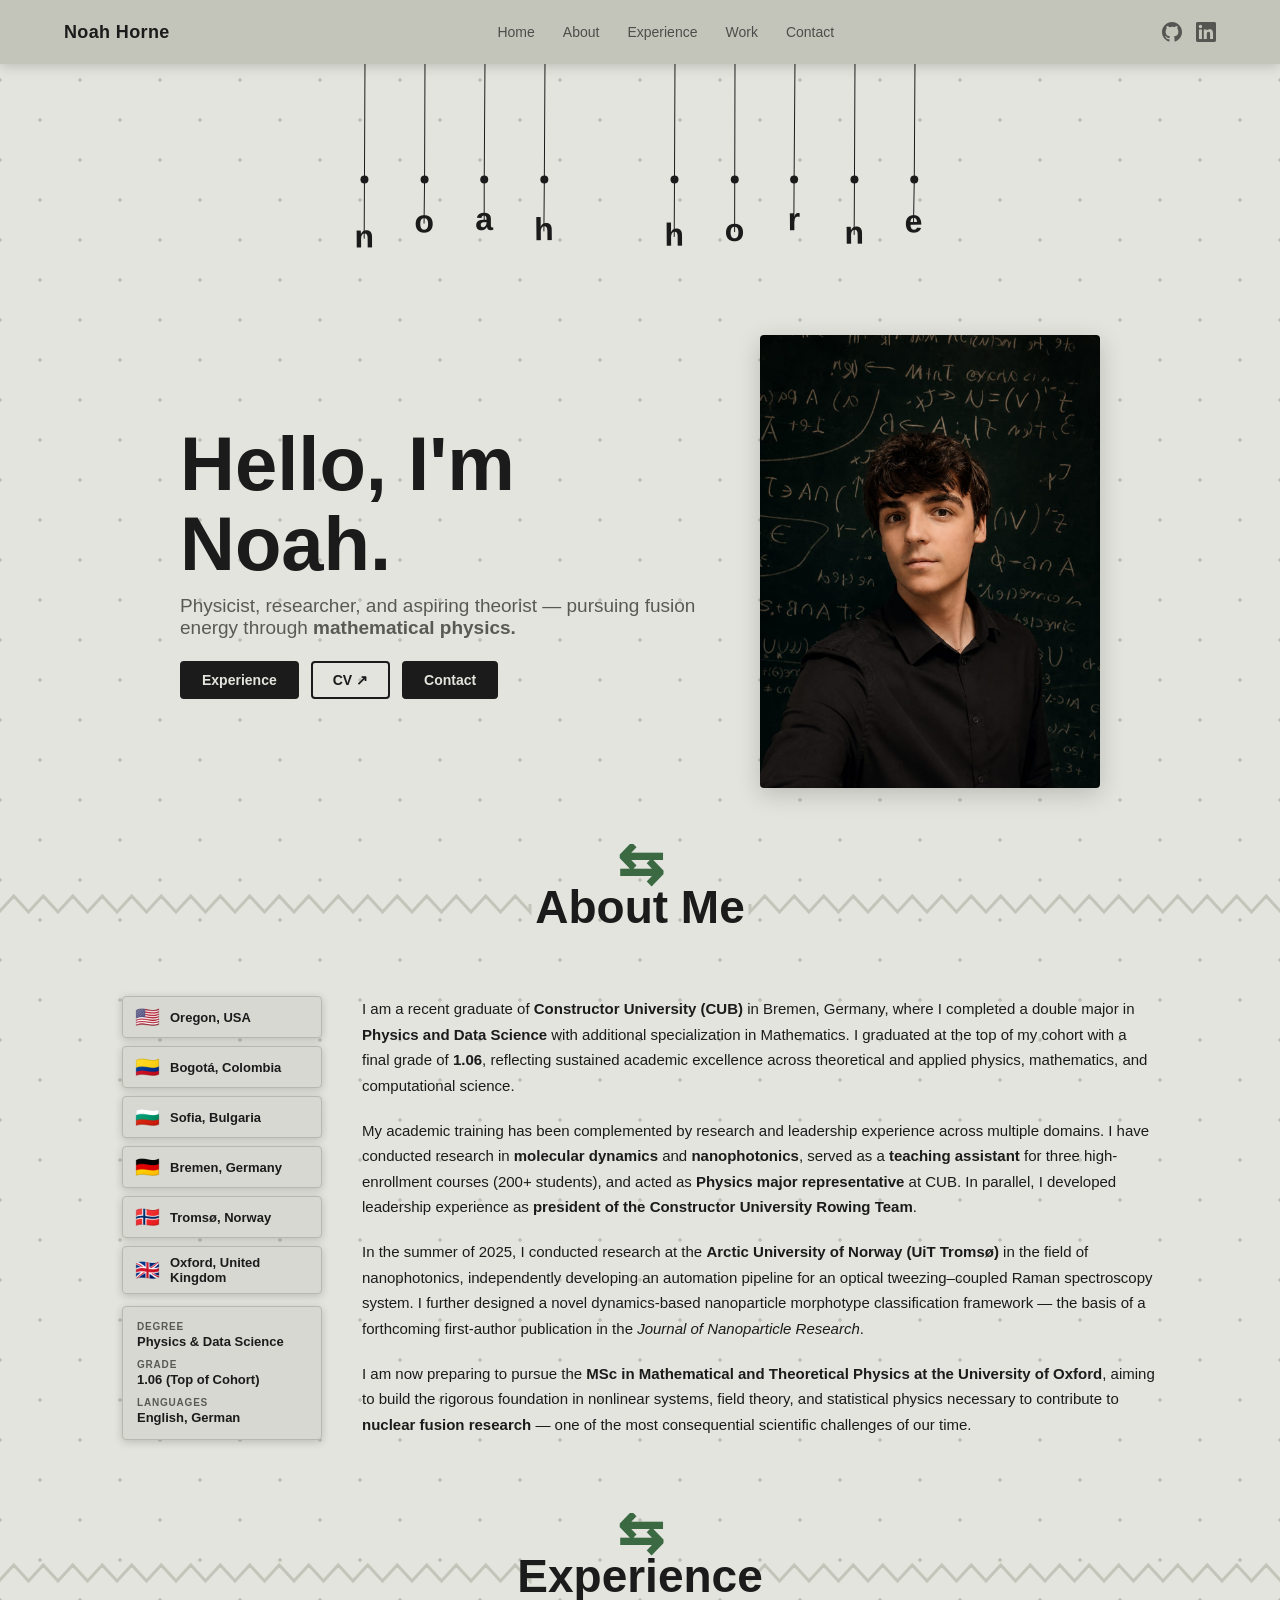
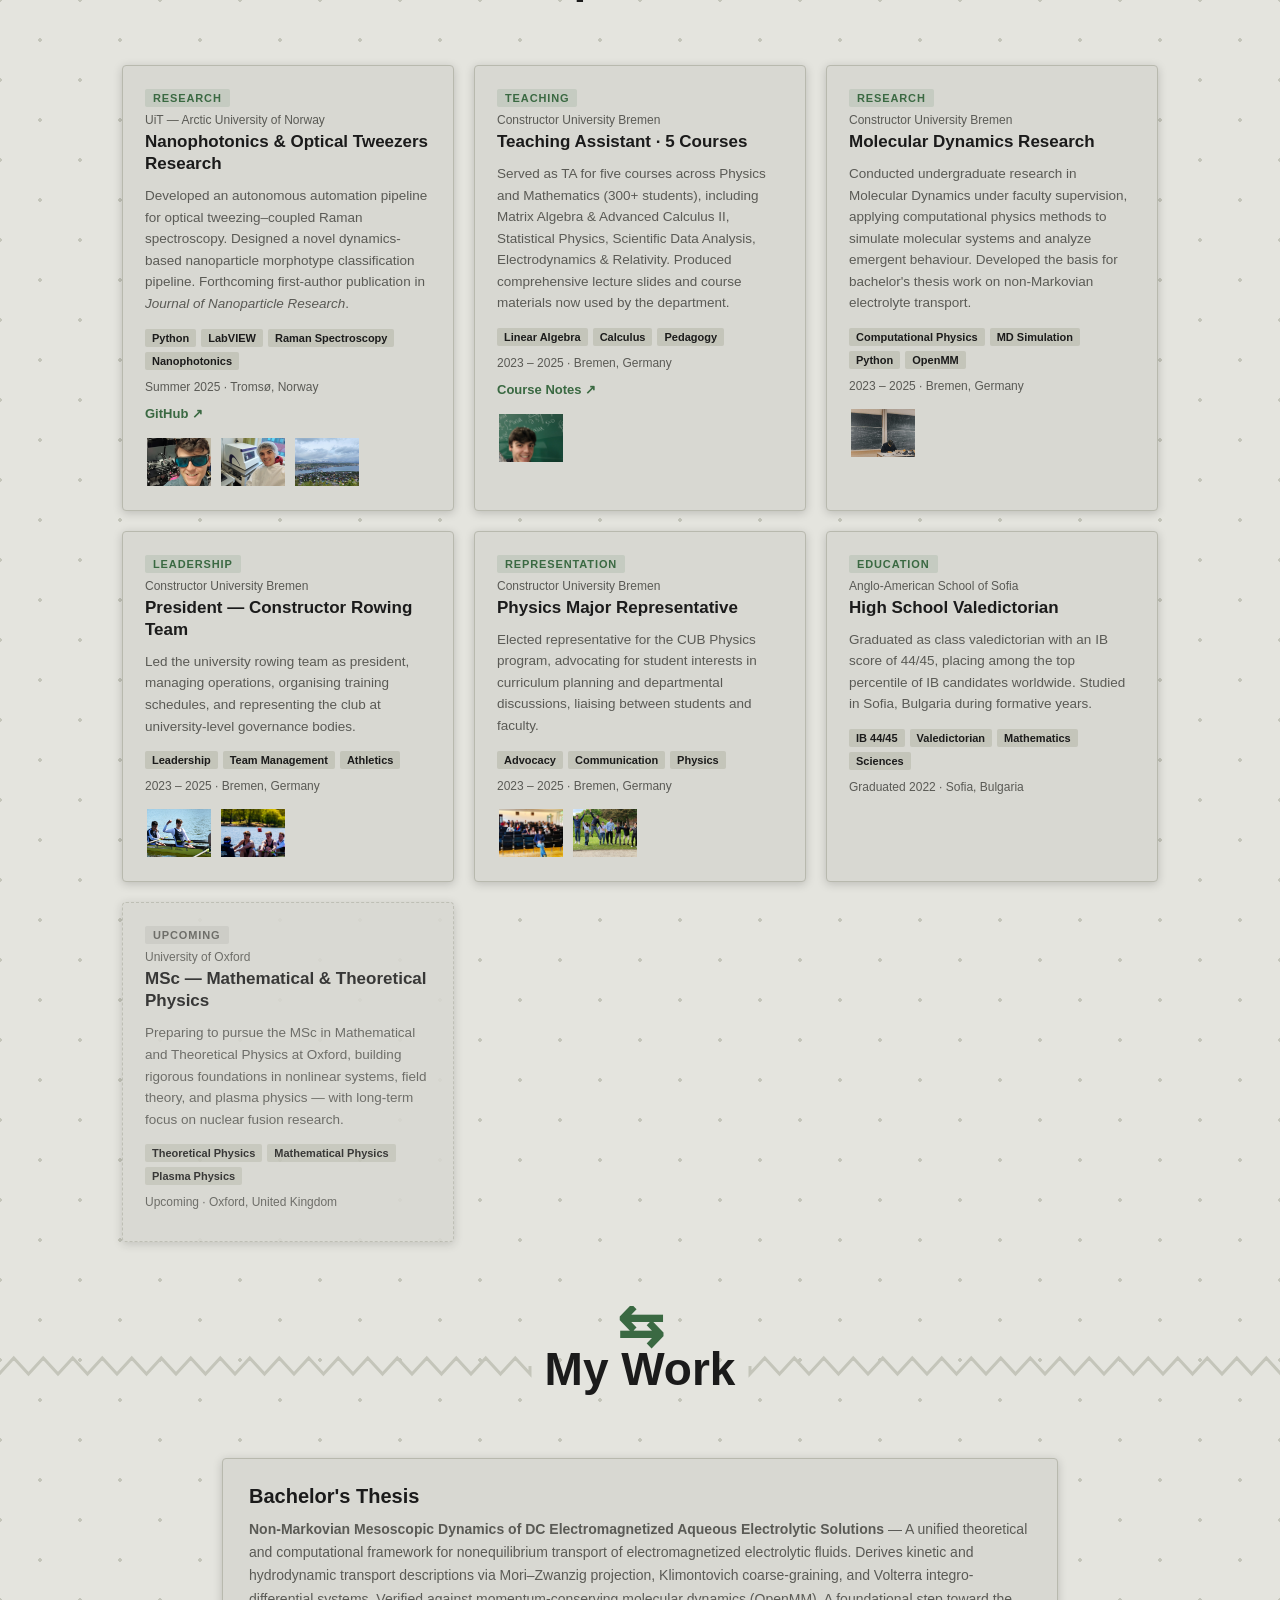
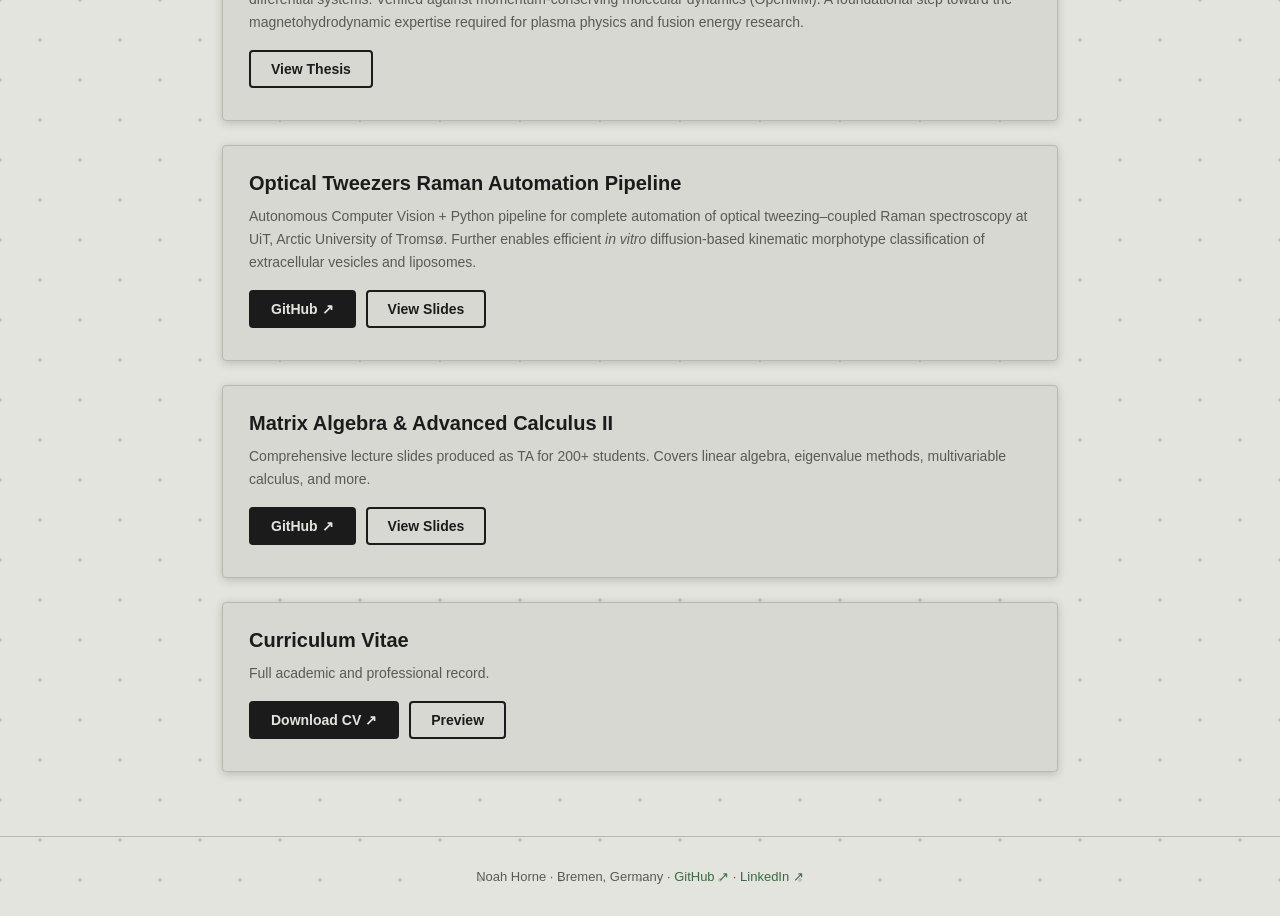
==== index.html @ 6a6ffb4a "Google Analytics tag" ====
<!DOCTYPE html>
<html lang="en">
<head> 
    <meta charset="UTF-8">
    <meta name="viewport" content="width=device-width, initial-scale=1.0" />
    <title>Noah Horne — Portfolio</title>
    <link rel="stylesheet" href="style.css" />
</head>
<!-- Google tag (gtag.js) -->
<script async src="https://www.googletagmanager.com/gtag/js?id=G-CR78ZZ0YES"></script>
<script>
  window.dataLayer = window.dataLayer || [];
  function gtag(){dataLayer.push(arguments);}
  gtag('js', new Date());

  gtag('config', 'G-CR78ZZ0YES');
</script>
<body>

  <header id="site-header">
    <nav>
      <span class="nav-name">Noah Horne</span>
      <div class="nav-links">
        <a href="#intro">Home</a>
        <a href="#about">About</a>
        <a href="#experience">Experience</a>
        <a href="#MyWork">Work</a>
        <a href="contact.html">Contact</a>
      </div>
      <div class="nav-social">
        <a href="https://github.com/nhorne7" target="_blank" class="nav-social-link" title="GitHub">
          <svg width="20" height="20" viewBox="0 0 24 24" fill="currentColor"><path d="M12 0C5.374 0 0 5.373 0 12c0 5.302 3.438 9.8 8.207 11.387.599.111.793-.261.793-.577v-2.234c-3.338.726-4.033-1.416-4.033-1.416-.546-1.387-1.333-1.756-1.333-1.756-1.089-.745.083-.729.083-.729 1.205.084 1.839 1.237 1.839 1.237 1.07 1.834 2.807 1.304 3.492.997.107-.775.418-1.305.762-1.604-2.665-.305-5.467-1.334-5.467-5.931 0-1.311.469-2.381 1.236-3.221-.124-.303-.535-1.524.117-3.176 0 0 1.008-.322 3.301 1.23A11.509 11.509 0 0112 5.803c1.02.005 2.047.138 3.006.404 2.291-1.552 3.297-1.23 3.297-1.23.653 1.653.242 2.874.118 3.176.77.84 1.235 1.911 1.235 3.221 0 4.609-2.807 5.624-5.479 5.921.43.372.823 1.102.823 2.222v3.293c0 .319.192.694.801.576C20.566 21.797 24 17.3 24 12c0-6.627-5.373-12-12-12z"/></svg>
        </a>
        <a href="https://www.linkedin.com/in/noah-horne" target="_blank" class="nav-social-link" title="LinkedIn">
          <svg width="20" height="20" viewBox="0 0 24 24" fill="currentColor"><path d="M20.447 20.452h-3.554v-5.569c0-1.328-.027-3.037-1.852-3.037-1.853 0-2.136 1.445-2.136 2.939v5.667H9.351V9h3.414v1.561h.046c.477-.9 1.637-1.85 3.37-1.85 3.601 0 4.267 2.37 4.267 5.455v6.286zM5.337 7.433a2.062 2.062 0 01-2.063-2.065 2.064 2.064 0 112.063 2.065zm1.782 13.019H3.555V9h3.564v11.452zM22.225 0H1.771C.792 0 0 .774 0 1.729v20.542C0 23.227.792 24 1.771 24h20.451C23.2 24 24 23.227 24 22.271V1.729C24 .774 23.2 0 22.222 0h.003z"/></svg>
        </a>
      </div>
    </nav>
  </header>

  <div id="main-container">

    <div id="pendulum-box">
      <canvas id="pendulums"></canvas>
    </div>

    <div id="intro">
      <canvas id="attractor-canvas"></canvas>
      <div class="content">
        <h1>Hello, I'm Noah.</h1>
        <p>Physicist, researcher, and aspiring theorist — pursuing fusion energy through <b>mathematical physics.</b></p>
        <div class="intro-links">
          <a href="#experience" class="pill-btn">Experience</a>
          <a href="/assets/PDFs/NoahHorneCV.pdf" target="_blank" class="pill-btn pill-outline">CV ↗</a>
          <a href="contact.html" class="pill-btn-2">Contact</a>
        </div>
      </div>
      <div id="intro-image">
        <img src="assets/images/noah-blackshirt-chalkboard.jpeg" alt="Portrait of Noah" />
      </div>
    </div>

  </div>

  <!-- ABOUT SECTION -->
  <div id="about">
    <div class="section-canvas-wrap">
      <canvas id="aboutSpringCanvas"></canvas>
    </div>
    <div class="about-body">
      <div class="about-flag-col">
        <div class="flag-card"><span class="flag-emoji">🇺🇸</span><span class="flag-label">Oregon, USA</span></div>
        <div class="flag-card"><span class="flag-emoji">🇨🇴</span><span class="flag-label">Bogotá, Colombia</span></div>
        <div class="flag-card"><span class="flag-emoji">🇧🇬</span><span class="flag-label">Sofia, Bulgaria</span></div>
        <div class="flag-card"><span class="flag-emoji">🇩🇪</span><span class="flag-label">Bremen, Germany</span></div>
        <div class="flag-card"><span class="flag-emoji">🇳🇴</span><span class="flag-label">Tromsø, Norway</span></div>
        <div class="flag-card"><span class="flag-emoji">🇬🇧</span><span class="flag-label">Oxford, United Kingdom</span></div>

        <div class="quick-facts">
          <div class="fact"><span class="fact-label">Degree</span><span class="fact-val">Physics &amp; Data Science</span></div>
          <div class="fact"><span class="fact-label">Grade</span><span class="fact-val">1.06 (Top of Cohort)</span></div>
          <div class="fact"><span class="fact-label">Languages</span><span class="fact-val">English, German</span></div>
        </div>
      </div>
      <div class="about-text-col">
        <p>I am a recent graduate of <b>Constructor University (CUB)</b> in Bremen, Germany, where I completed a double major in <b>Physics and Data Science</b> with additional specialization in Mathematics. I graduated at the top of my cohort with a final grade of <b>1.06</b>, reflecting sustained academic excellence across theoretical and applied physics, mathematics, and computational science.</p>

        <p>My academic training has been complemented by research and leadership experience across multiple domains. I have conducted research in <b>molecular dynamics</b> and <b>nanophotonics</b>, served as a <b>teaching assistant</b> for three high-enrollment courses (200+ students), and acted as <b>Physics major representative</b> at CUB. In parallel, I developed leadership experience as <b>president of the Constructor University Rowing Team</b>.</p>

        <p>In the summer of 2025, I conducted research at the <b>Arctic University of Norway (UiT Tromsø)</b> in the field of nanophotonics, independently developing an automation pipeline for an optical tweezing–coupled Raman spectroscopy system. I further designed a novel dynamics-based nanoparticle morphotype classification framework — the basis of a forthcoming first-author publication in the <i>Journal of Nanoparticle Research</i>.</p>

        <p>I am now preparing to pursue the <b>MSc in Mathematical and Theoretical Physics at the University of Oxford</b>, aiming to build the rigorous foundation in nonlinear systems, field theory, and statistical physics necessary to contribute to <b>nuclear fusion research</b> — one of the most consequential scientific challenges of our time.</p>
      </div>
    </div>
  </div>

  <!-- EXPERIENCE SECTION -->
  <div id="experience">
    <div class="section-canvas-wrap">
      <canvas id="expSpringCanvas"></canvas>
    </div>

    <div class="experience-grid">

      <!-- CARD 0: Optical Tweezers -->
      <div class="exp-card" data-index="0">
        <div class="exp-card-inner">
          <div class="exp-tag">Research</div>
          <div class="exp-where">UiT — Arctic University of Norway</div>
          <h3 class="exp-title">Nanophotonics &amp; Optical Tweezers Research</h3>
          <p class="exp-desc">Developed an autonomous automation pipeline for optical tweezing–coupled Raman spectroscopy. Designed a novel dynamics-based nanoparticle morphotype classification pipeline. Forthcoming first-author publication in <em>Journal of Nanoparticle Research</em>.</p>
          <div class="exp-tags"><span>Python</span><span>LabVIEW</span><span>Raman Spectroscopy</span><span>Nanophotonics</span></div>
          <div class="exp-date">Summer 2025 · Tromsø, Norway</div>
          <a href="https://github.com/nhorne7/Optical-Tweezers-VI" target="_blank" class="exp-link">GitHub ↗</a>
          <div class="exp-gallery" data-images='["assets/images/noah-laser-lab.jpeg","assets/images/noah-lab-cleanroom.jpeg","assets/images/tromsoe-city.jpeg"]'></div>
        </div>
      </div>

      <!-- CARD 1: Teaching -->
      <div class="exp-card" data-index="1">
        <div class="exp-card-inner">
          <div class="exp-tag">Teaching</div>
          <div class="exp-where">Constructor University Bremen</div>
          <h3 class="exp-title">Teaching Assistant · 5 Courses</h3>
          <p class="exp-desc">Served as TA for five courses across Physics and Mathematics (300+ students), including Matrix Algebra &amp; Advanced Calculus II, Statistical Physics, Scientific Data Analysis, Electrodynamics & Relativity. Produced comprehensive lecture slides and course materials now used by the department.</p>
          <div class="exp-tags"><span>Linear Algebra</span><span>Calculus</span><span>Pedagogy</span></div>
          <div class="exp-date">2023 – 2025 · Bremen, Germany</div>
          <a href="https://github.com/nhorne7/Matrix-Algebra-TA-Notes" target="_blank" class="exp-link">Course Notes ↗</a>
          <div class="exp-gallery" data-images='["assets/images/noah-chalkboard-selfie.jpeg"]'></div>
        </div>
      </div>

      <!-- CARD 2: Molecular Dynamics -->
      <div class="exp-card" data-index="2">
        <div class="exp-card-inner">
          <div class="exp-tag">Research</div>
          <div class="exp-where">Constructor University Bremen</div>
          <h3 class="exp-title">Molecular Dynamics Research</h3>
          <p class="exp-desc">Conducted undergraduate research in Molecular Dynamics under faculty supervision, applying computational physics methods to simulate molecular systems and analyze emergent behaviour. Developed the basis for bachelor's thesis work on non-Markovian electrolyte transport.</p>
          <div class="exp-tags"><span>Computational Physics</span><span>MD Simulation</span><span>Python</span><span>OpenMM</span></div>
          <div class="exp-date">2023 – 2025 · Bremen, Germany</div>
          <div class="exp-gallery" data-images='["assets/images/noah-studying.jpeg"]'></div>
        </div>
      </div>

      <!-- CARD 3: Rowing -->
      <div class="exp-card" data-index="3">
        <div class="exp-card-inner">
          <div class="exp-tag">Leadership</div>
          <div class="exp-where">Constructor University Bremen</div>
          <h3 class="exp-title">President — Constructor Rowing Team</h3>
          <p class="exp-desc">Led the university rowing team as president, managing operations, organising training schedules, and representing the club at university-level governance bodies.</p>
          <div class="exp-tags"><span>Leadership</span><span>Team Management</span><span>Athletics</span></div>
          <div class="exp-date">2023 – 2025 · Bremen, Germany</div>
          <div class="exp-gallery" data-images='["assets/images/noah-rowing-celebrate.jpeg","assets/images/noah-rowing-team.jpeg"]'></div>
        </div>
      </div>

      <!-- CARD 4: Physics Rep -->
      <div class="exp-card" data-index="4">
        <div class="exp-card-inner">
          <div class="exp-tag">Representation</div>
          <div class="exp-where">Constructor University Bremen</div>
          <h3 class="exp-title">Physics Major Representative</h3>
          <p class="exp-desc">Elected representative for the CUB Physics program, advocating for student interests in curriculum planning and departmental discussions, liaising between students and faculty.</p>
          <div class="exp-tags"><span>Advocacy</span><span>Communication</span><span>Physics</span></div>
          <div class="exp-date">2023 – 2025 · Bremen, Germany</div>
          <div class="exp-gallery" data-images='["assets/images/noah-lecture-hall.jpeg","assets/images/noah-group-jump.jpeg"]'></div>
        </div>
      </div>

      <!-- CARD 5: IB Valedictorian -->
      <div class="exp-card" data-index="5">
        <div class="exp-card-inner">
          <div class="exp-tag">Education</div>
          <div class="exp-where">Anglo-American School of Sofia</div>
          <h3 class="exp-title">High School Valedictorian</h3>
          <p class="exp-desc">Graduated as class valedictorian with an IB score of 44/45, placing among the top percentile of IB candidates worldwide. Studied in Sofia, Bulgaria during formative years.</p>
          <div class="exp-tags"><span>IB 44/45</span><span>Valedictorian</span><span>Mathematics</span><span>Sciences</span></div>
          <div class="exp-date">Graduated 2022 · Sofia, Bulgaria</div>
        </div>
      </div>

      <!-- CARD 6: Oxford -->
      <div class="exp-card exp-card--future" data-index="6">
        <div class="exp-card-inner">
          <div class="exp-tag exp-tag--future">Upcoming</div>
          <div class="exp-where">University of Oxford</div>
          <h3 class="exp-title">MSc — Mathematical &amp; Theoretical Physics</h3>
          <p class="exp-desc">Preparing to pursue the MSc in Mathematical and Theoretical Physics at Oxford, building rigorous foundations in nonlinear systems, field theory, and plasma physics — with long-term focus on nuclear fusion research.</p>
          <div class="exp-tags"><span>Theoretical Physics</span><span>Mathematical Physics</span><span>Plasma Physics</span></div>
          <div class="exp-date">Upcoming · Oxford, United Kingdom</div>
        </div>
      </div>

    </div>
  </div>

  <!-- MY WORK SECTION -->
  <div id="MyWork">
    <div class="section-canvas-wrap">
      <canvas id="workSpringCanvas"></canvas>
    </div>

    <div class="work-grid">

      <div class="work-item">
        <h2><a href="#" onclick="return false;">Bachelor's Thesis</a></h2>
        <p><b>Non-Markovian Mesoscopic Dynamics of DC Electromagnetized Aqueous Electrolytic Solutions</b> — A unified theoretical and computational framework for nonequilibrium transport of electromagnetized electrolytic fluids. Derives kinetic and hydrodynamic transport descriptions via Mori–Zwanzig projection, Klimontovich coarse-graining, and Volterra integro-differential systems. Verified against momentum-conserving molecular dynamics (OpenMM). A foundational step toward the magnetohydrodynamic expertise required for plasma physics and fusion energy research.</p>
        <div class="work-actions">
          <button class="pill-btn pill-outline toggle-iframe" data-target="iframe-thesis">View Thesis</button>
        </div>
        <div class="iframe-wrap" id="iframe-thesis" style="display:none">
          <iframe src="/assets/PDFs/NoahHorneThesis.pdf" frameborder="0"></iframe>
        </div>
      </div>

      <div class="work-item">
        <h2><a href="https://github.com/nhorne7/Optical-Tweezers-VI" target="_blank">Optical Tweezers Raman Automation Pipeline</a></h2>
        <p>Autonomous Computer Vision + Python pipeline for complete automation of optical tweezing–coupled Raman spectroscopy at UiT, Arctic University of Tromsø. Further enables efficient <em>in vitro</em> diffusion-based kinematic morphotype classification of extracellular vesicles and liposomes.</p>
        <div class="work-actions">
          <a href="https://github.com/nhorne7/Optical-Tweezers-VI" target="_blank" class="pill-btn">GitHub ↗</a>
          <button class="pill-btn pill-outline toggle-iframe" data-target="iframe-raman">View Slides</button>
        </div>
        <div class="iframe-wrap" id="iframe-raman" style="display:none">
          <iframe src="/assets/PDFs/AutomationUpdateSlides.pdf" frameborder="0"></iframe>
        </div>
      </div>

      <div class="work-item">
        <h2><a href="https://github.com/nhorne7/Matrix-Algebra-TA-Notes" target="_blank">Matrix Algebra &amp; Advanced Calculus II</a></h2>
        <p>Comprehensive lecture slides produced as TA for 200+ students. Covers linear algebra, eigenvalue methods, multivariable calculus, and more.</p>
        <div class="work-actions">
          <a href="https://github.com/nhorne7/Matrix-Algebra-TA-Notes" target="_blank" class="pill-btn">GitHub ↗</a>
          <button class="pill-btn pill-outline toggle-iframe" data-target="iframe-maac">View Slides</button>
        </div>
        <div class="iframe-wrap" id="iframe-maac" style="display:none">
          <iframe src="/assets/PDFs/MAACIISlides.pdf" frameborder="0"></iframe>
        </div>
      </div>

      <div class="work-item work-item--cv">
        <h2>Curriculum Vitae</h2>
        <p>Full academic and professional record.</p>
        <div class="work-actions">
          <a href="/assets/PDFs/NoahHorneCV.pdf" target="_blank" class="pill-btn">Download CV ↗</a>
          <button class="pill-btn pill-outline toggle-iframe" data-target="iframe-cv">Preview</button>
        </div>
        <div class="iframe-wrap" id="iframe-cv" style="display:none">
          <iframe src="/assets/PDFs/NoahHorneCV.pdf" frameborder="0"></iframe>
        </div>
      </div>

    </div>
  </div>

  <footer>
    <p>Noah Horne · Bremen, Germany · <a href="https://github.com/nhorne7" target="_blank">GitHub ↗</a> · <a href="https://www.linkedin.com/in/noah-horne" target="_blank">LinkedIn ↗</a></p>
  </footer>

  <!-- LIGHTBOX -->
  <div id="lightbox" class="lightbox" style="display:none">
    <div class="lightbox-backdrop"></div>
    <div class="lightbox-content">
      <button class="lb-close">✕</button>
      <button class="lb-prev">‹</button>
      <img class="lb-img" src="" alt="" />
      <button class="lb-next">›</button>
      <div class="lb-dots"></div>
    </div>
  </div>

  <script src="main.js"></script>
</body>
</html>
---- style.css ----
/* =============================================
   RESET & BASE
   ============================================= */
*, *::before, *::after {
  margin: 0;
  padding: 0;
  box-sizing: border-box;
}

:root {
  --bg:       #E4E4DE;
  --bg-dot:   #C4C5BA;
  --surface:  #D8D8D2;
  --border:   #B8B9AE;
  --text:     #1B1B1B;
  --muted:    #5a5a55;
  --green:    rgb(58, 105, 66);
  --green-lt: rgba(58,105,66,0.12);
  --shadow:   rgba(0,0,0,0.18);
  --header-h: 64px;
  --radius:   4px;
}

html { scroll-behavior: smooth; }

html, body {
  width: 100%;
  min-height: 100%;
  overflow-x: hidden;
  background-color: var(--bg);
  background-image:
    radial-gradient(var(--bg-dot) 2px, transparent 2px),
    radial-gradient(var(--bg-dot) 2px, var(--bg) 2px);
  background-size: 80px 80px;
  background-position: 0 0, 40px 40px;
  font-family: Helvetica, Arial, sans-serif;
  color: var(--text);
}

/* =============================================
   HEADER / NAV
   ============================================= */
#site-header {
  height: var(--header-h);
  background: var(--bg-dot);
  position: fixed;
  top: 0; left: 0;
  width: 100%;
  z-index: 100;
  box-shadow: 0 2px 12px var(--shadow);
}

#site-header nav {
  max-width: 1200px;
  margin: 0 auto;
  height: 100%;
  display: flex;
  align-items: center;
  justify-content: space-between;
  padding: 0 24px;
  gap: 16px;
}

.nav-name {
  font-size: 18px;
  font-weight: 700;
  letter-spacing: 0.02em;
  flex-shrink: 0;
}

.nav-links {
  display: flex;
  gap: 28px;
}

.nav-links a {
  text-decoration: none;
  color: var(--text);
  font-size: 14px;
  font-weight: 500;
  opacity: 0.7;
  transition: opacity 0.2s;
}

.nav-links a:hover { opacity: 1; }

.nav-social {
  display: flex;
  gap: 14px;
  align-items: center;
  flex-shrink: 0;
}

.nav-social-link {
  color: var(--text);
  opacity: 0.65;
  transition: opacity 0.2s, transform 0.15s;
  display: flex;
  align-items: center;
}

.nav-social-link:hover { opacity: 1; transform: translateY(-1px); }

/* =============================================
   PENDULUM / HERO
   ============================================= */
#main-container {
  padding-top: var(--header-h);
}

/* #intro is the attractor host — needs relative positioning */
#intro {
  position: relative;
}

/* Rucklidge attractor — fills #intro behind text and photo */
#attractor-canvas {
  position: absolute;
  top: 0;
  left: 0;
  width: 100%;
  height: 100%;
  pointer-events: none;
  z-index: 0;
  display: block;
}

/* Lift pendulum box above attractor (precaution) */
#pendulum-box {
  position: relative;
  z-index: 1;
}

/* Lift intro content above the canvas */
#intro .content,
#intro-image {
  position: relative;
  z-index: 1;
}

#pendulum-box {
  width: 100%;
  background: transparent;
  /* Pull canvas upward so letters hang behind the header */
  margin-top: -40px;
}

#pendulums {
  display: block;
  width: 100%;
  height: 295px;
}

/* =============================================
   INTRO
   ============================================= */
@keyframes fadeSlideRight {
  from { opacity: 0; transform: translateX(-40px); }
  to   { opacity: 1; transform: translateX(0); }
}
@keyframes fadeSlideLeft {
  from { opacity: 0; transform: translateX(40px); }
  to   { opacity: 1; transform: translateX(0); }
}
@keyframes fadeUp {
  from { opacity: 0; transform: translateY(16px); }
  to   { opacity: 1; transform: translateY(0); }
}

#intro {
  display: flex;
  flex-direction: row;
  align-items: center;
  justify-content: center;
  gap: 60px;
  padding: 16px 40px 56px;
  max-width: 1000px;
  margin: 0 auto;
}

#intro .content h1 {
  font-size: clamp(44px, 6vw, 76px);
  line-height: 1.05;
  opacity: 0;
  animation: fadeSlideRight 1.4s ease forwards 0.4s;
}

#intro .content p {
  font-size: clamp(15px, 2vw, 19px);
  color: var(--muted);
  margin-top: 12px;
  opacity: 0;
  animation: fadeSlideRight 1.4s ease forwards 1.6s;
}

.intro-links {
  display: flex;
  gap: 12px;
  margin-top: 22px;
  flex-wrap: wrap;
  opacity: 0;
  animation: fadeUp 1s ease forwards 2.6s;
}

#intro-image {
  flex-shrink: 0;
  opacity: 0;
  animation: fadeSlideLeft 1.4s ease forwards 0.8s;
}

#intro-image img {
  width: clamp(200px, 28vw, 340px);
  height: auto;
  border-radius: var(--radius);
  box-shadow: 0 6px 24px var(--shadow);
  display: block;
  object-fit: cover;
  aspect-ratio: 3/4;
}

/* =============================================
   PILL BUTTONS
   ============================================= */
.pill-btn {
  display: inline-block;
  padding: 9px 20px;
  border-radius: var(--radius);
  font-size: 14px;
  font-weight: 600;
  background: var(--text);
  color: var(--bg);
  text-decoration: none;
  border: 2px solid var(--text);
  cursor: pointer;
  transition: background 0.2s, color 0.2s, transform 0.15s;
  font-family: inherit;
}

.pill-btn:hover {
  background: var(--green);
  border-color: var(--green);
  transform: translateY(-2px);
}

.pill-btn-2 {
  display: inline-block;
  padding: 9px 20px;
  border-radius: var(--radius);
  font-size: 14px;
  font-weight: 600;
  background: var(--text);
  color: var(--bg);
  text-decoration: none;
  border: 2px solid var(--text);
  cursor: pointer;
  transition: background 0.2s, color 0.2s, transform 0.15s;
  font-family: inherit;
}

.pill-btn-2:hover {
  background: var(--green);
  border-color: var(--green);
  transform: translateY(-2px);
}

.pill-outline {
  background: transparent;
  color: var(--text);
}

.pill-outline:hover {
  background: var(--green);
  color: var(--bg);
  border-color: var(--green);
}

/* =============================================
   SECTION CANVAS (spring headers)
   ============================================= */
.section-canvas-wrap {
  width: 100%;
}

.section-canvas-wrap canvas {
  display: block;
  width: 100%;
  height: 120px;
  touch-action: none;
}

/* =============================================
   ABOUT
   ============================================= */
#about { width: 100%; }

.about-body {
  display: flex;
  gap: 40px;
  max-width: 1100px;
  margin: 0 auto;
  padding: 32px 32px 56px;
  align-items: flex-start;
}

.about-flag-col {
  flex-shrink: 0;
  width: 200px;
  display: flex;
  flex-direction: column;
  gap: 8px;
}

.flag-card {
  background: var(--surface);
  border: 1px solid var(--border);
  border-radius: var(--radius);
  padding: 8px 12px;
  display: flex;
  align-items: center;
  gap: 10px;
  box-shadow: 0 2px 8px var(--shadow);
  font-size: 13px;
  font-weight: 600;
  transition: transform 0.2s, box-shadow 0.2s;
}

.flag-card:hover { transform: translateY(-2px); box-shadow: 0 6px 16px var(--shadow); }
.flag-emoji { font-size: 20px; }

.quick-facts {
  background: var(--surface);
  border: 1px solid var(--border);
  border-radius: var(--radius);
  padding: 14px;
  display: flex;
  flex-direction: column;
  gap: 10px;
  margin-top: 4px;
  box-shadow: 0 2px 8px var(--shadow);
}

.fact { display: flex; flex-direction: column; gap: 2px; }
.fact-label { font-size: 10px; text-transform: uppercase; letter-spacing: 0.08em; color: var(--muted); font-weight: 700; }
.fact-val { font-size: 13px; font-weight: 600; }

.about-text-col { flex: 1; }
.about-text-col p { line-height: 1.7; font-size: 15px; color: var(--text); margin-bottom: 1.3em; }

/* =============================================
   EXPERIENCE SECTION
   ============================================= */
#experience { width: 100%; }

.experience-grid {
  display: grid;
  grid-template-columns: repeat(auto-fill, minmax(300px, 1fr));
  gap: 20px;
  max-width: 1100px;
  margin: 0 auto;
  padding: 32px 32px 64px;
}

.exp-card {
  background: var(--surface);
  border: 1px solid var(--border);
  border-radius: var(--radius);
  padding: 22px;
  box-shadow: 0 2px 10px var(--shadow);
  transition: transform 0.25s ease, box-shadow 0.25s ease;
  opacity: 0;
  transform: translateY(24px);
}

.exp-card.visible {
  opacity: 1;
  transform: translateY(0);
  transition: opacity 0.5s ease, transform 0.5s ease, box-shadow 0.25s ease;
}

.exp-card:hover { transform: translateY(-5px); box-shadow: 0 10px 28px var(--shadow); }

.exp-card--future { border-style: dashed; opacity: 0.7; }
.exp-card--future.visible { opacity: 0.85; }

.exp-tag {
  display: inline-block;
  font-size: 11px;
  font-weight: 700;
  text-transform: uppercase;
  letter-spacing: 0.08em;
  background: var(--green-lt);
  color: var(--green);
  border-radius: 2px;
  padding: 3px 8px;
  margin-bottom: 6px;
}

.exp-tag--future { background: rgba(0,0,0,0.07); color: var(--muted); }
.exp-where { font-size: 12px; color: var(--muted); margin-bottom: 4px; font-weight: 500; }
.exp-title { font-size: 17px; font-weight: 700; margin-bottom: 10px; line-height: 1.3; }
.exp-desc { font-size: 13.5px; line-height: 1.6; color: var(--muted); margin-bottom: 14px; }

.exp-tags { display: flex; flex-wrap: wrap; gap: 5px; margin-bottom: 10px; }
.exp-tags span {
  font-size: 11px;
  background: var(--bg-dot);
  border-radius: 2px;
  padding: 3px 7px;
  font-weight: 600;
  color: var(--text);
}

.exp-date { font-size: 12px; color: var(--muted); margin-bottom: 10px; }
.exp-link { font-size: 13px; font-weight: 600; color: var(--green); text-decoration: none; }
.exp-link:hover { text-decoration: underline; }

/* =============================================
   GALLERY (thumbnail strip on cards)
   ============================================= */
.gallery-strip {
  display: flex;
  gap: 6px;
  margin-top: 14px;
  flex-wrap: nowrap;
  overflow-x: auto;
}

.gallery-thumb {
  width: 68px;
  height: 52px;
  object-fit: cover;
  border-radius: 2px;
  cursor: pointer;
  border: 2px solid transparent;
  flex-shrink: 0;
  transition: border-color 0.15s, transform 0.15s;
}

.gallery-thumb:hover {
  border-color: var(--green);
  transform: translateY(-2px);
}

/* =============================================
   LIGHTBOX
   ============================================= */
.lightbox {
  position: fixed;
  inset: 0;
  z-index: 1000;
  display: flex;
  align-items: center;
  justify-content: center;
}

.lightbox-backdrop {
  position: absolute;
  inset: 0;
  background: rgba(0,0,0,0.82);
  backdrop-filter: blur(6px);
  -webkit-backdrop-filter: blur(6px);
}

.lightbox-content {
  position: relative;
  z-index: 1;
  display: flex;
  flex-direction: column;
  align-items: center;
  gap: 14px;
  max-width: 90vw;
  max-height: 90vh;
}

.lb-img {
  max-width: min(700px, 88vw);
  max-height: 75vh;
  object-fit: contain;
  border-radius: var(--radius);
  display: block;
  box-shadow: 0 8px 40px rgba(0,0,0,0.5);
}

.lb-close {
  position: absolute;
  top: -44px;
  right: 0;
  background: none;
  border: none;
  color: #fff;
  font-size: 24px;
  cursor: pointer;
  line-height: 1;
  opacity: 0.8;
  transition: opacity 0.15s;
}
.lb-close:hover { opacity: 1; }

.lb-prev, .lb-next {
  position: absolute;
  top: 50%;
  transform: translateY(-50%);
  background: rgba(255,255,255,0.15);
  border: none;
  color: #fff;
  font-size: 36px;
  cursor: pointer;
  padding: 8px 14px;
  line-height: 1;
  border-radius: 2px;
  transition: background 0.15s;
}
.lb-prev { left: -64px; }
.lb-next { right: -64px; }
.lb-prev:hover, .lb-next:hover { background: rgba(255,255,255,0.3); }

.lb-dots {
  display: flex;
  gap: 8px;
}

.lb-dot {
  width: 8px;
  height: 8px;
  border-radius: 50%;
  background: rgba(255,255,255,0.4);
  cursor: pointer;
  border: none;
  transition: background 0.15s;
}
.lb-dot.active { background: #fff; }

/* =============================================
   MY WORK SECTION
   ============================================= */
#MyWork { width: 100%; }

.work-grid {
  display: flex;
  flex-direction: column;
  gap: 24px;
  max-width: 900px;
  margin: 0 auto;
  padding: 32px 32px 64px;
}

.work-item {
  background: var(--surface);
  border: 1px solid var(--border);
  border-radius: var(--radius);
  padding: 26px;
  box-shadow: 0 2px 10px var(--shadow);
  transition: box-shadow 0.2s;
}

.work-item:hover { box-shadow: 0 8px 28px var(--shadow); }
.work-item h2 { font-size: 20px; margin-bottom: 10px; }
.work-item h2 a { color: var(--text); text-decoration: none; }
.work-item h2 a:hover { color: var(--green); }
.work-item p { font-size: 14px; line-height: 1.65; color: var(--muted); margin-bottom: 16px; }

.work-actions { display: flex; gap: 10px; flex-wrap: wrap; margin-bottom: 6px; }

.iframe-wrap {
  margin-top: 18px;
  overflow: hidden;
  border: 1px solid var(--border);
  border-radius: var(--radius);
}

.iframe-wrap iframe {
  display: block;
  width: 100%;
  height: 500px;
  border: none;
}

/* =============================================
   FOOTER
   ============================================= */
footer {
  text-align: center;
  padding: 32px 20px;
  font-size: 13px;
  color: var(--muted);
  border-top: 1px solid var(--border);
}
footer a { color: var(--green); text-decoration: none; }
footer a:hover { text-decoration: underline; }

/* =============================================
   RESPONSIVE
   ============================================= */
@media (max-width: 768px) {
  #intro {
    flex-direction: column-reverse;
    text-align: center;
    gap: 28px;
    padding: 12px 20px 40px;
  }

  .intro-links { justify-content: center; }
  #intro-image img { width: min(220px, 68vw); }

  .about-body { flex-direction: column; padding: 20px 16px 40px; }
  .about-flag-col { width: 100%; flex-direction: row; flex-wrap: wrap; }
  .flag-card { flex: 1; min-width: 110px; }
  .quick-facts { flex-direction: row; flex-wrap: wrap; width: 100%; }
  .fact { flex: 1; min-width: 90px; }

  .experience-grid { grid-template-columns: 1fr; padding: 16px 14px 48px; }
  .work-grid { padding: 16px 14px 48px; }

  .lb-prev { left: -44px; font-size: 28px; }
  .lb-next { right: -44px; font-size: 28px; }

  .nav-links { gap: 14px; }
  .nav-links a { font-size: 12px; }
}

@media (max-width: 520px) {
  .nav-links a:nth-child(3),
  .nav-links a:nth-child(4) { display: none; }
  .lb-prev { left: -36px; }
  .lb-next { right: -36px; }
}
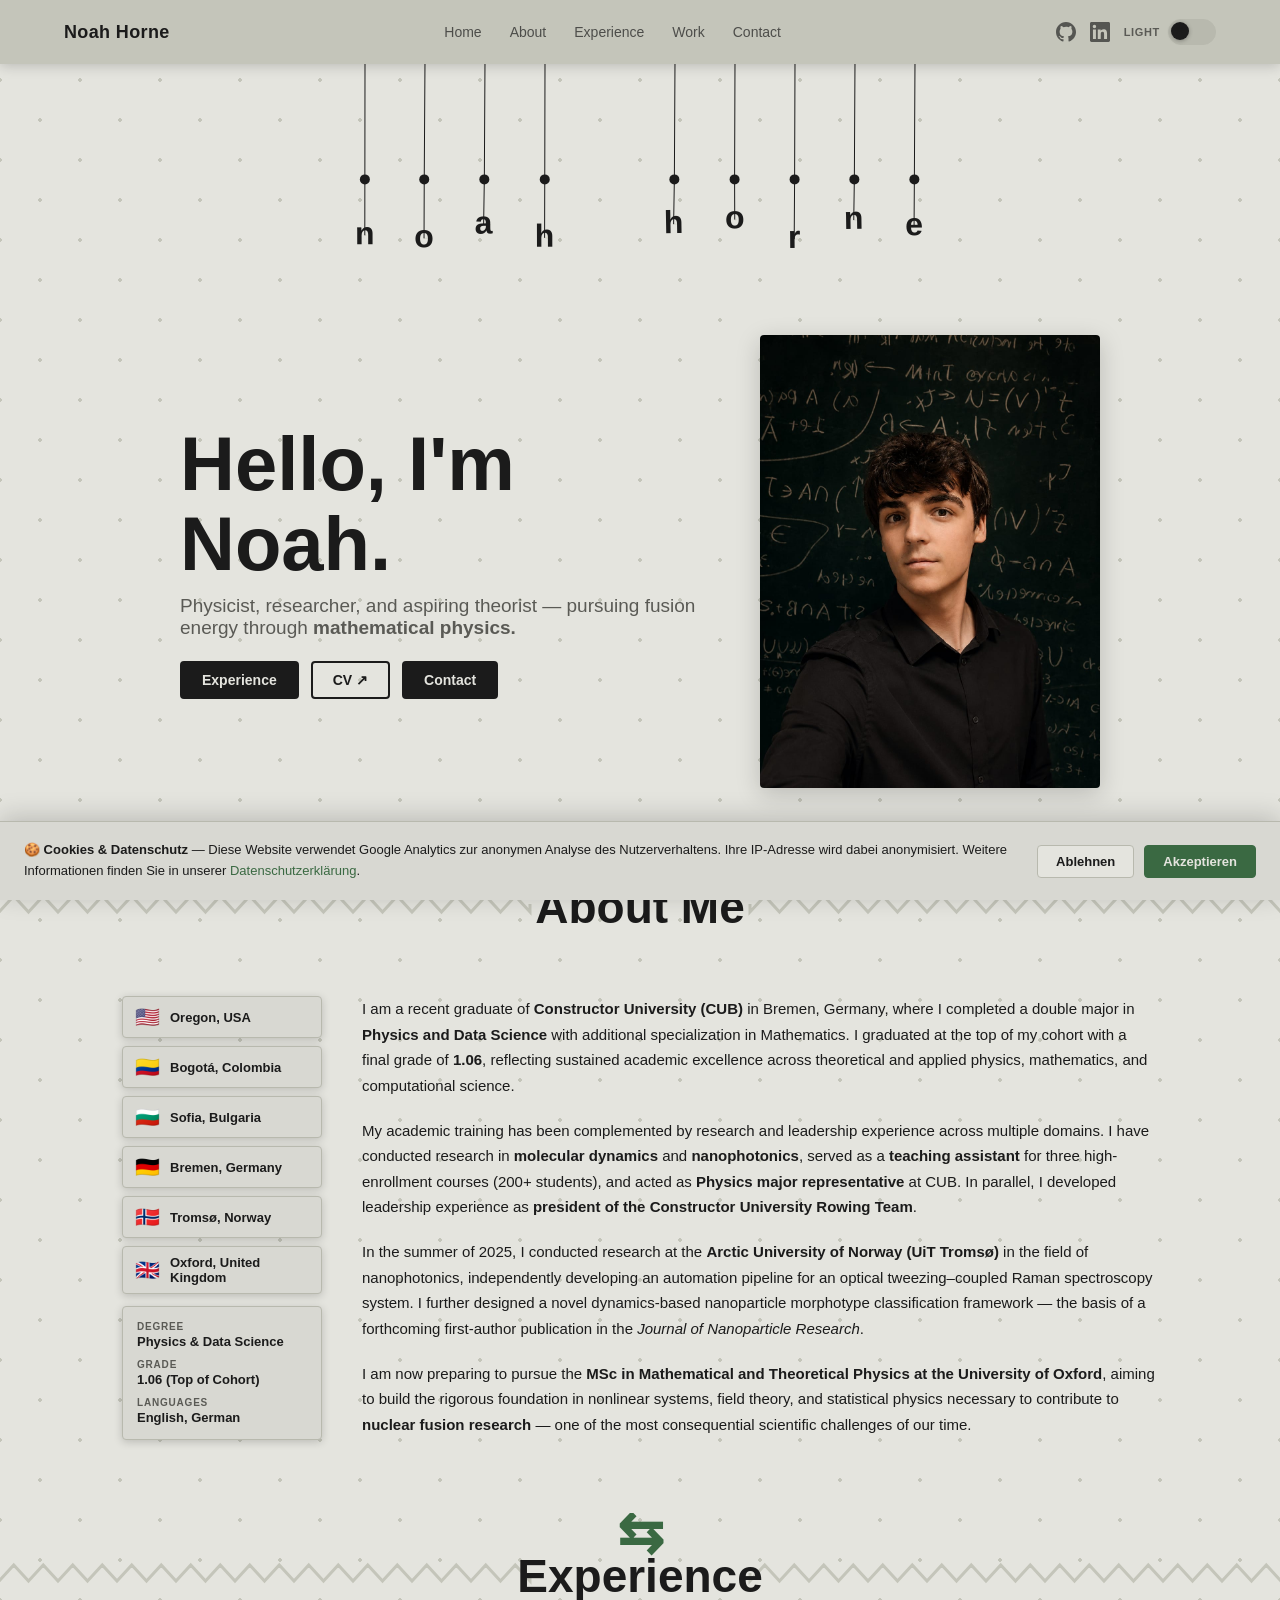
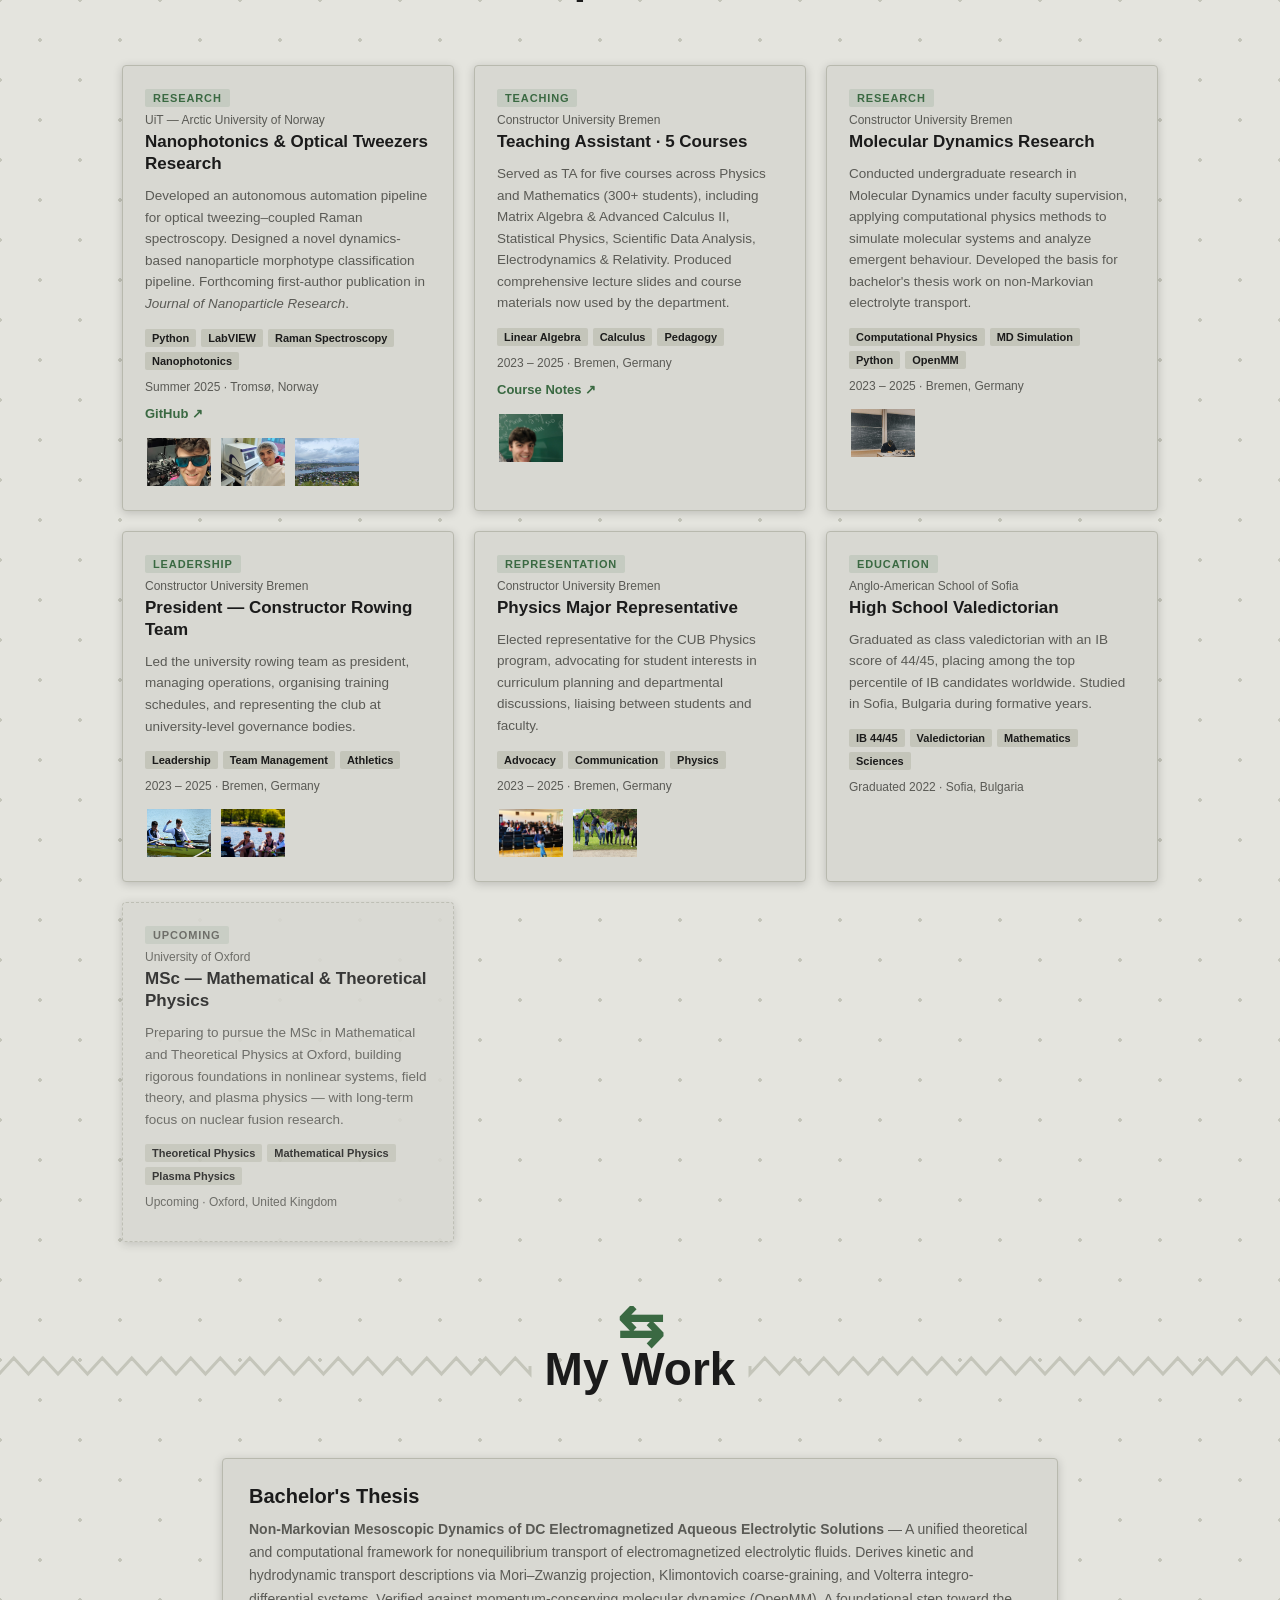
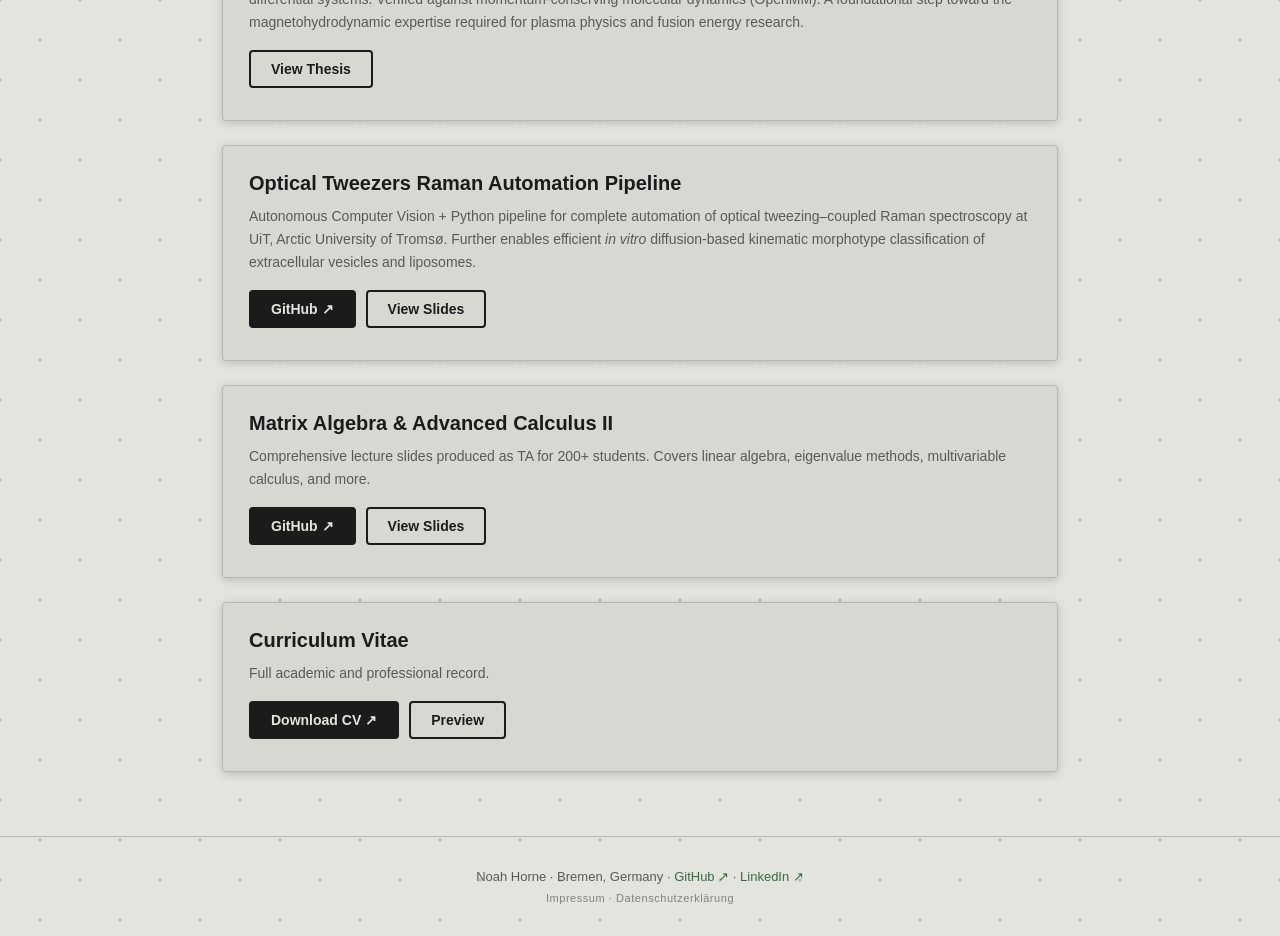
==== commit c787266c: "DarkMode/Cookies/Impressum/Legal" ====
--- a/index.html
+++ b/index.html
@@ -1,6 +1,22 @@
 <!DOCTYPE html>
 <html lang="en">
-<head> 
+<head>
+  <!-- Prevent flash of wrong theme -->
+  <script>
+    (function(){
+      var s = localStorage.getItem('theme');
+      var d = window.matchMedia('(prefers-color-scheme: dark)').matches;
+      if (s === 'dark' || (!s && d)) document.documentElement.classList.add('pre-dark');
+    })();
+  </script>
+  <!-- Prevent flash of wrong theme -->
+  <script>
+    (function(){
+      var s = localStorage.getItem('theme');
+      var d = window.matchMedia('(prefers-color-scheme: dark)').matches;
+      if (s === 'dark' || (!s && d)) document.documentElement.classList.add('pre-dark');
+    })();
+  </script>
     <meta charset="UTF-8">
     <meta name="viewport" content="width=device-width, initial-scale=1.0" />
     <title>Noah Horne — Portfolio</title>
@@ -34,6 +50,16 @@
         <a href="https://www.linkedin.com/in/noah-horne" target="_blank" class="nav-social-link" title="LinkedIn">
           <svg width="20" height="20" viewBox="0 0 24 24" fill="currentColor"><path d="M20.447 20.452h-3.554v-5.569c0-1.328-.027-3.037-1.852-3.037-1.853 0-2.136 1.445-2.136 2.939v5.667H9.351V9h3.414v1.561h.046c.477-.9 1.637-1.85 3.37-1.85 3.601 0 4.267 2.37 4.267 5.455v6.286zM5.337 7.433a2.062 2.062 0 01-2.063-2.065 2.064 2.064 0 112.063 2.065zm1.782 13.019H3.555V9h3.564v11.452zM22.225 0H1.771C.792 0 0 .774 0 1.729v20.542C0 23.227.792 24 1.771 24h20.451C23.2 24 24 23.227 24 22.271V1.729C24 .774 23.2 0 22.222 0h.003z"/></svg>
         </a>
+
+        <!-- Dark mode toggle -->
+        <div class="theme-toggle-wrap" title="Toggle dark mode">
+          <span class="theme-toggle-label" id="theme-label">LIGHT</span>
+          <label class="theme-toggle" aria-label="Toggle dark mode">
+            <input type="checkbox" id="theme-checkbox">
+            <div class="theme-toggle-track"></div>
+            <div class="theme-toggle-thumb">☀</div>
+          </label>
+        </div>
       </div>
     </nav>
   </header>
@@ -256,6 +282,9 @@
 
   <footer>
     <p>Noah Horne · Bremen, Germany · <a href="https://github.com/nhorne7" target="_blank">GitHub ↗</a> · <a href="https://www.linkedin.com/in/noah-horne" target="_blank">LinkedIn ↗</a></p>
+    <p class="footer-legal">
+      <a href="impressum.html">Impressum</a> · <a href="datenschutz.html">Datenschutzerklärung</a>
+    </p>
   </footer>
 
   <!-- LIGHTBOX -->
@@ -270,6 +299,92 @@
     </div>
   </div>
 
+  <!-- COOKIE CONSENT BANNER -->
+  <div id="cookie-banner" class="hidden" role="region" aria-label="Cookie-Einwilligung">
+    <div class="cookie-text">
+      <strong>🍪 Cookies &amp; Datenschutz</strong> — Diese Website verwendet Google Analytics zur anonymen Analyse des Nutzerverhaltens. Ihre IP-Adresse wird dabei anonymisiert. Weitere Informationen finden Sie in unserer <a href="datenschutz.html">Datenschutzerklärung</a>.
+    </div>
+    <div class="cookie-actions">
+      <button class="cookie-btn decline" id="cookie-decline">Ablehnen</button>
+      <button class="cookie-btn accept" id="cookie-accept">Akzeptieren</button>
+    </div>
+  </div>
+
   <script src="main.js"></script>
+  <script>
+    // ===================================================
+    //   DARK MODE TOGGLE
+    // ===================================================
+    (function() {
+      const body      = document.body;
+      const checkbox  = document.getElementById('theme-checkbox');
+      const label     = document.getElementById('theme-label');
+      const thumb     = document.querySelector('.theme-toggle-thumb');
+
+      function setDark(on, save) {
+        if (on) {
+          body.classList.add('dark-mode');
+          document.documentElement.classList.add('pre-dark');
+          checkbox.checked = true;
+          if (label) label.textContent = 'DARK';
+          if (thumb) thumb.textContent = '☾';
+        } else {
+          body.classList.remove('dark-mode');
+          document.documentElement.classList.remove('pre-dark');
+          checkbox.checked = false;
+          if (label) label.textContent = 'LIGHT';
+          if (thumb) thumb.textContent = '☀';
+        }
+        if (save) localStorage.setItem('theme', on ? 'dark' : 'light');
+        // Notify simulations
+        window.dispatchEvent(new CustomEvent('themechange', { detail: { dark: on } }));
+      }
+
+      // Restore saved preference
+      const saved = localStorage.getItem('theme');
+      const prefersDark = window.matchMedia('(prefers-color-scheme: dark)').matches;
+      setDark(saved ? saved === 'dark' : prefersDark, false);
+
+      checkbox.addEventListener('change', () => setDark(checkbox.checked, true));
+    })();
+
+    // ===================================================
+    //   COOKIE CONSENT
+    // ===================================================
+    (function() {
+      const banner  = document.getElementById('cookie-banner');
+      const accept  = document.getElementById('cookie-accept');
+      const decline = document.getElementById('cookie-decline');
+      const consent = localStorage.getItem('cookie-consent');
+
+      if (!consent) {
+        // Small delay so banner slides in after page load
+        setTimeout(() => banner.classList.remove('hidden'), 800);
+      }
+
+      function dismissBanner() {
+        banner.classList.add('hidden');
+      }
+
+      accept.addEventListener('click', function() {
+        localStorage.setItem('cookie-consent', 'accepted');
+        dismissBanner();
+        // Enable Google Analytics
+        window['ga-disable-G-CR78ZZ0YES'] = false;
+      });
+
+      decline.addEventListener('click', function() {
+        localStorage.setItem('cookie-consent', 'declined');
+        dismissBanner();
+        // Disable Google Analytics
+        window['ga-disable-G-CR78ZZ0YES'] = true;
+      });
+
+      // If previously declined, disable GA on this load too
+      if (consent === 'declined') {
+        window['ga-disable-G-CR78ZZ0YES'] = true;
+      }
+    })();
+  </script>
 </body>
 </html>
--- a/style.css
+++ b/style.css
@@ -19,9 +19,206 @@
   --shadow:   rgba(0,0,0,0.18);
   --header-h: 64px;
   --radius:   4px;
-}
-
-html { scroll-behavior: smooth; }
+  --theme-transition: background-color 0.5s ease, color 0.5s ease, border-color 0.5s ease, box-shadow 0.5s ease;
+}
+
+/* =============================================
+   DARK MODE — chalkboard theme
+   ============================================= */
+body.dark-mode {
+  --bg:         #264941;
+  --bg-dot:     #8c8a80;
+  --surface:    #1e3c35;
+  --border:     #3a6358;
+  --text:       #e8e6d9;
+  --muted:      #a8b8b2;
+  --green:      #8fd4a0;
+  --green-lt:   rgba(143,212,160,0.18);
+  --shadow:     rgba(0,0,0,0.55);
+}
+
+body:not(.dark-mode) {
+  --header-bg: var(--bg-dot);
+  --tag-bg:    var(--bg-dot);
+  --tag-color: var(--text);
+}
+
+body.dark-mode {
+  --header-bg: #1a3329;
+  --tag-bg:    rgba(143,212,160,0.18);
+  --tag-color: #8fd4a0;
+}
+
+/* Smooth transitions for all themed elements */
+body, html, #site-header, .exp-card, .work-item, .flag-card, .quick-facts,
+.contact-info-card, .contact-form-card, .contact-social-btn,
+footer, .nav-links a, .nav-social-link, .nav-name,
+#about, #experience, #MyWork, .legal-section,
+.pill-btn, .pill-btn-2, .pill-outline,
+.form-group input, .form-group textarea, .form-group select {
+  transition: var(--theme-transition);
+}
+
+/* =============================================
+   DARK MODE TOGGLE SLIDER
+   ============================================= */
+.theme-toggle-wrap {
+  display: flex;
+  align-items: center;
+  gap: 8px;
+  flex-shrink: 0;
+}
+
+.theme-toggle-label {
+  font-size: 11px;
+  font-weight: 600;
+  letter-spacing: 0.06em;
+  color: var(--muted);
+  transition: color 0.4s ease;
+  user-select: none;
+  white-space: nowrap;
+}
+
+.theme-toggle {
+  position: relative;
+  width: 48px;
+  height: 26px;
+  cursor: pointer;
+  flex-shrink: 0;
+}
+
+.theme-toggle input {
+  opacity: 0;
+  width: 0;
+  height: 0;
+  position: absolute;
+}
+
+.theme-toggle-track {
+  position: absolute;
+  inset: 0;
+  border-radius: 13px;
+  background: var(--border);
+  border: 1.5px solid var(--border);
+  transition: background 0.4s ease, border-color 0.4s ease;
+  overflow: hidden;
+}
+
+body.dark-mode .theme-toggle-track {
+  background: #1a3329;
+  border-color: #3a6358;
+}
+
+.theme-toggle-track::before {
+  content: '★ ·';
+  position: absolute;
+  left: 5px;
+  top: 50%;
+  transform: translateY(-50%);
+  font-size: 7px;
+  letter-spacing: 1px;
+  color: #8fd4a0;
+  opacity: 0;
+  transition: opacity 0.4s ease;
+}
+
+body.dark-mode .theme-toggle-track::before {
+  opacity: 1;
+}
+
+.theme-toggle-thumb {
+  position: absolute;
+  top: 3px;
+  left: 3px;
+  width: 18px;
+  height: 18px;
+  border-radius: 50%;
+  background: var(--text);
+  transition: transform 0.4s cubic-bezier(0.34, 1.56, 0.64, 1), background 0.4s ease, box-shadow 0.4s ease;
+  display: flex;
+  align-items: center;
+  justify-content: center;
+  font-size: 10px;
+  line-height: 1;
+  box-shadow: 0 1px 4px rgba(0,0,0,0.3);
+}
+
+body.dark-mode .theme-toggle-thumb {
+  transform: translateX(22px);
+  background: #8fd4a0;
+  box-shadow: 0 1px 6px rgba(143,212,160,0.4);
+}
+
+/* =============================================
+   COOKIE CONSENT BANNER
+   ============================================= */
+#cookie-banner {
+  position: fixed;
+  bottom: 0;
+  left: 0;
+  right: 0;
+  z-index: 9999;
+  background: var(--surface);
+  border-top: 1px solid var(--border);
+  box-shadow: 0 -4px 24px var(--shadow);
+  padding: 18px 24px;
+  display: flex;
+  align-items: center;
+  gap: 20px;
+  flex-wrap: wrap;
+  transform: translateY(0);
+  transition: transform 0.4s ease, opacity 0.4s ease, background-color 0.5s ease, border-color 0.5s ease;
+}
+
+#cookie-banner.hidden {
+  transform: translateY(110%);
+  opacity: 0;
+  pointer-events: none;
+}
+
+.cookie-text {
+  flex: 1;
+  min-width: 240px;
+  font-size: 13px;
+  line-height: 1.6;
+  color: var(--text);
+}
+
+.cookie-text strong { font-weight: 700; }
+.cookie-text a { color: var(--green); text-decoration: none; }
+.cookie-text a:hover { text-decoration: underline; }
+
+.cookie-actions {
+  display: flex;
+  gap: 10px;
+  flex-shrink: 0;
+}
+
+.cookie-btn {
+  padding: 8px 18px;
+  border-radius: var(--radius);
+  font-size: 13px;
+  font-weight: 600;
+  cursor: pointer;
+  border: 1.5px solid var(--border);
+  background: var(--bg);
+  color: var(--text);
+  transition: background 0.2s, color 0.2s, border-color 0.2s, transform 0.15s;
+  font-family: inherit;
+}
+
+.cookie-btn:hover { transform: translateY(-1px); }
+
+.cookie-btn.accept {
+  background: var(--green);
+  color: var(--bg);
+  border-color: var(--green);
+}
+
+.cookie-btn.accept:hover { opacity: 0.88; }
+.cookie-btn.decline:hover { border-color: var(--text); background: var(--surface); }
+
+html { scroll-behavior: smooth; background-color: var(--bg); transition: background-color 0.5s ease; }
 
 html, body {
   width: 100%;
@@ -35,6 +232,7 @@
   background-position: 0 0, 40px 40px;
   font-family: Helvetica, Arial, sans-serif;
   color: var(--text);
+  transition: background-color 0.5s ease, color 0.5s ease;
 }
 
 /* =============================================
@@ -42,7 +240,7 @@
    ============================================= */
 #site-header {
   height: var(--header-h);
-  background: var(--bg-dot);
+  background: var(--header-bg);
   position: fixed;
   top: 0; left: 0;
   width: 100%;
@@ -395,7 +593,7 @@
   margin-bottom: 6px;
 }
 
-.exp-tag--future { background: rgba(0,0,0,0.07); color: var(--muted); }
+.exp-tag--future { background: var(--green-lt); color: var(--muted); }
 .exp-where { font-size: 12px; color: var(--muted); margin-bottom: 4px; font-weight: 500; }
 .exp-title { font-size: 17px; font-weight: 700; margin-bottom: 10px; line-height: 1.3; }
 .exp-desc { font-size: 13.5px; line-height: 1.6; color: var(--muted); margin-bottom: 14px; }
@@ -403,11 +601,12 @@
 .exp-tags { display: flex; flex-wrap: wrap; gap: 5px; margin-bottom: 10px; }
 .exp-tags span {
   font-size: 11px;
-  background: var(--bg-dot);
+  background: var(--tag-bg);
   border-radius: 2px;
   padding: 3px 7px;
   font-weight: 600;
-  color: var(--text);
+  color: var(--tag-color);
+  transition: background 0.5s ease, color 0.5s ease;
 }
 
 .exp-date { font-size: 12px; color: var(--muted); margin-bottom: 10px; }
@@ -588,6 +787,24 @@
 footer a { color: var(--green); text-decoration: none; }
 footer a:hover { text-decoration: underline; }
 
+.footer-legal {
+  margin-top: 8px;
+  font-size: 11px;
+  letter-spacing: 0.05em;
+  opacity: 0.7;
+}
+
+.footer-legal a {
+  color: var(--muted);
+  text-decoration: none;
+  transition: color 0.2s;
+}
+
+.footer-legal a:hover {
+  color: var(--green);
+  text-decoration: none;
+}
+
 /* =============================================
    RESPONSIVE
    ============================================= */
@@ -624,3 +841,8 @@
   .lb-prev { left: -36px; }
   .lb-next { right: -36px; }
 }
+
+/* Pre-dark: apply before JS loads to prevent flash */
+html.pre-dark body { --bg:#264941; --bg-dot:#536b4f; --surface:#1e3c35; --border:#3a6358; --text:#e8e6d9; --muted:#a8b8b2; --green:#8fd4a0; --green-lt:rgba(143,212,160,0.18); --shadow:rgba(0,0,0,0.55); }
+html.pre-dark body { background-color: #264941; color: #e8e6d9; }
+html.pre-dark { background-color: #264941; }
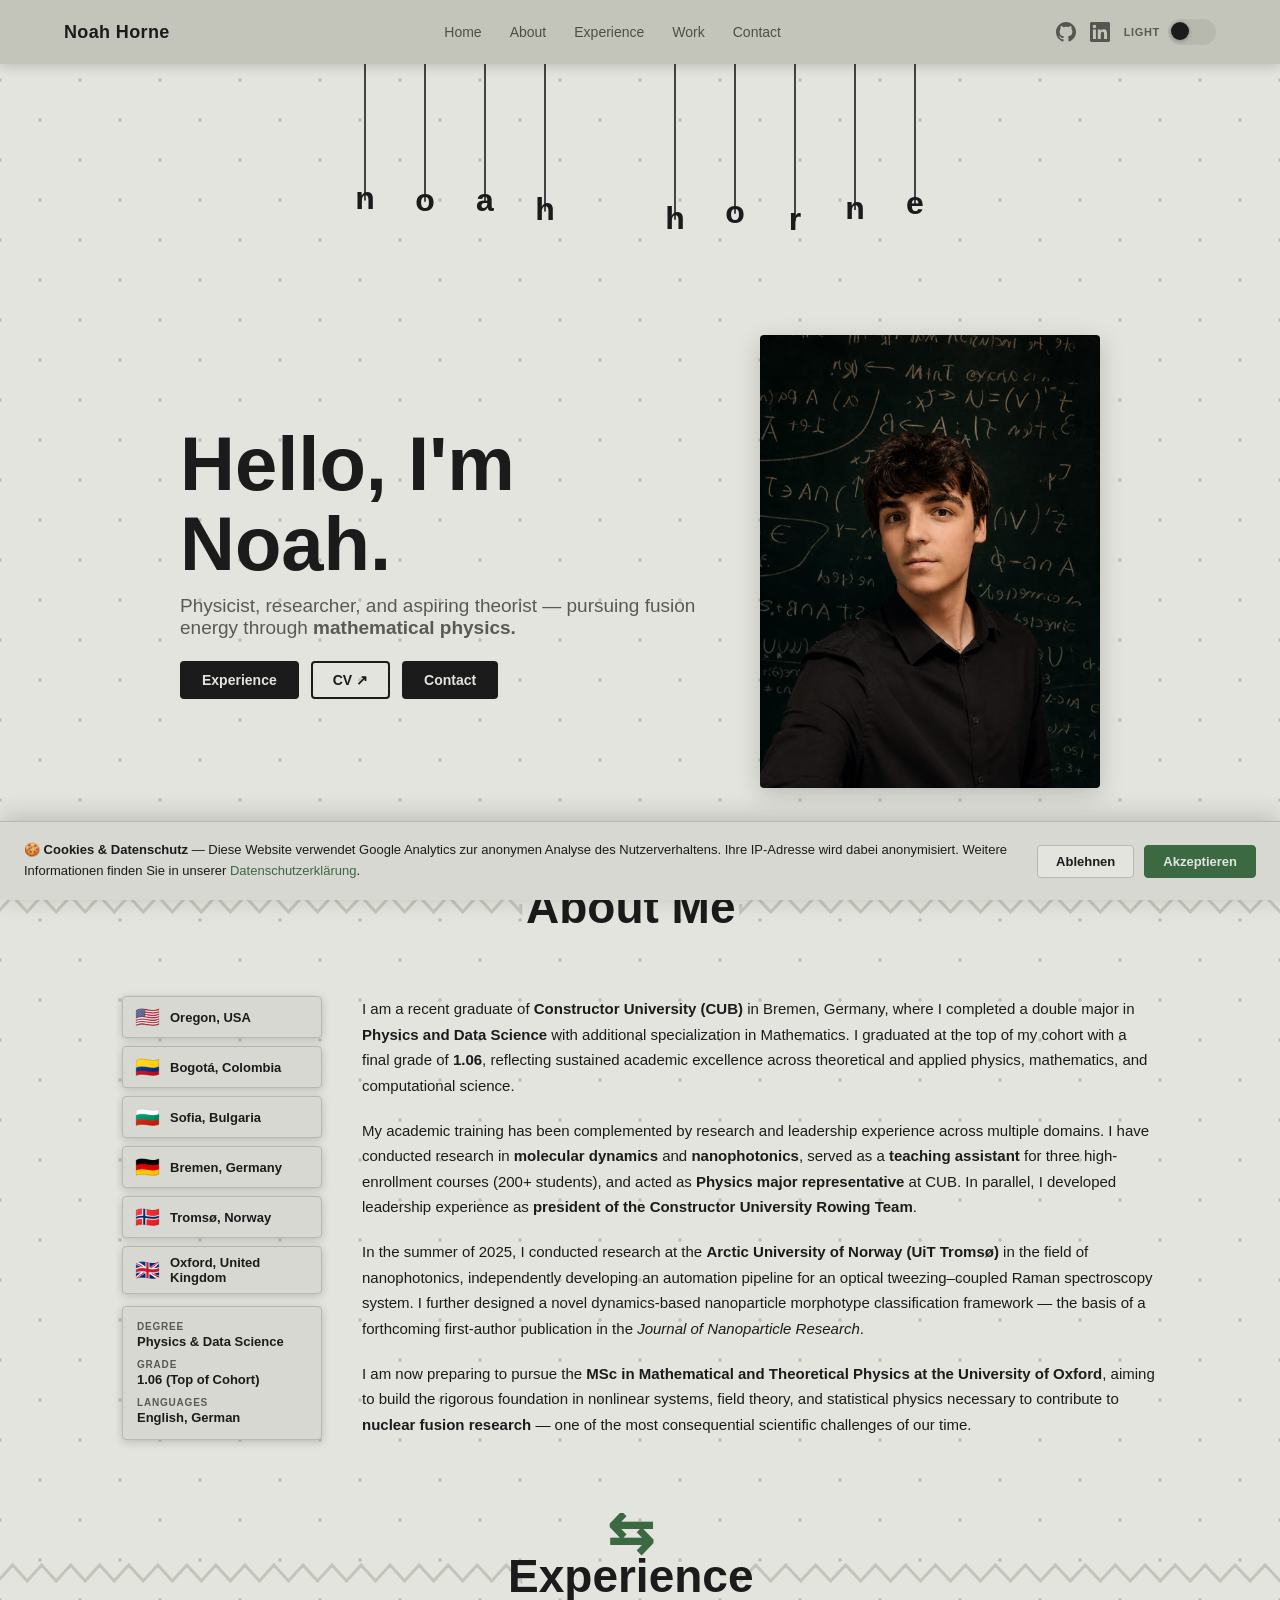
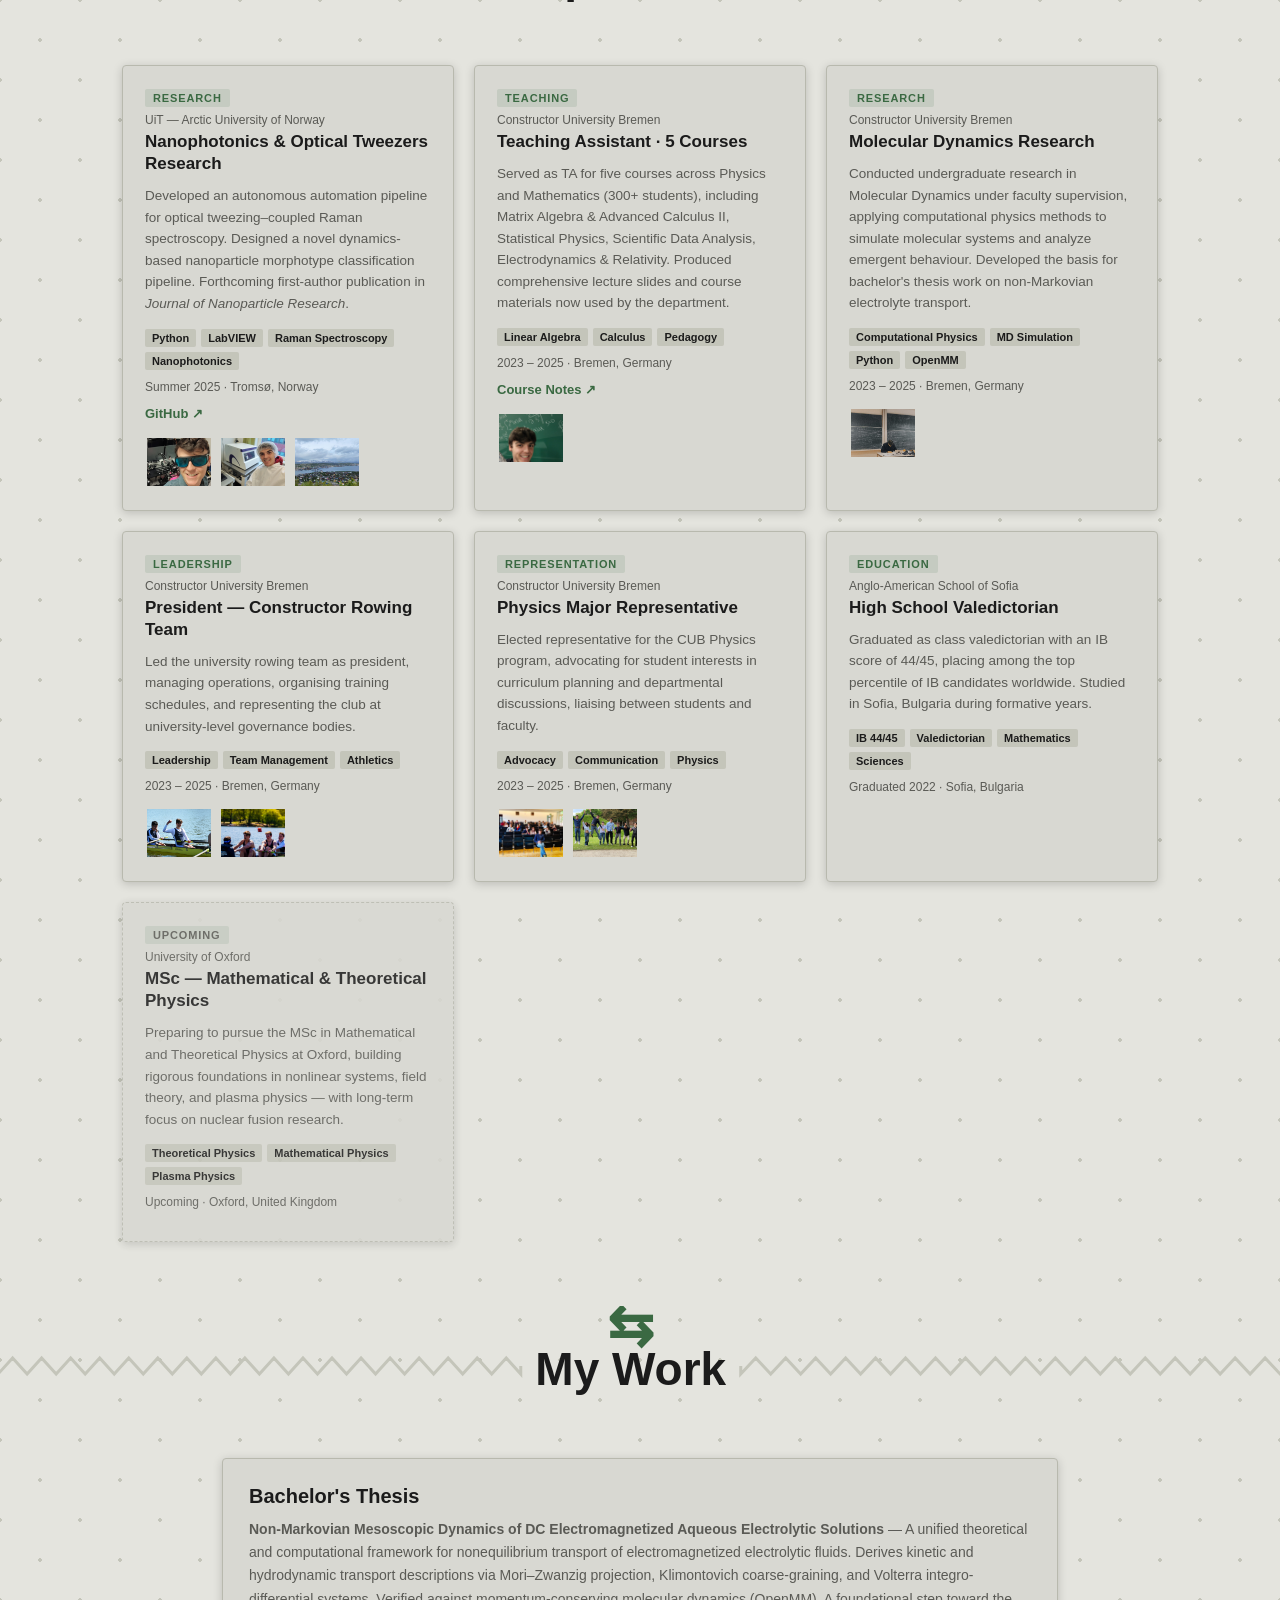
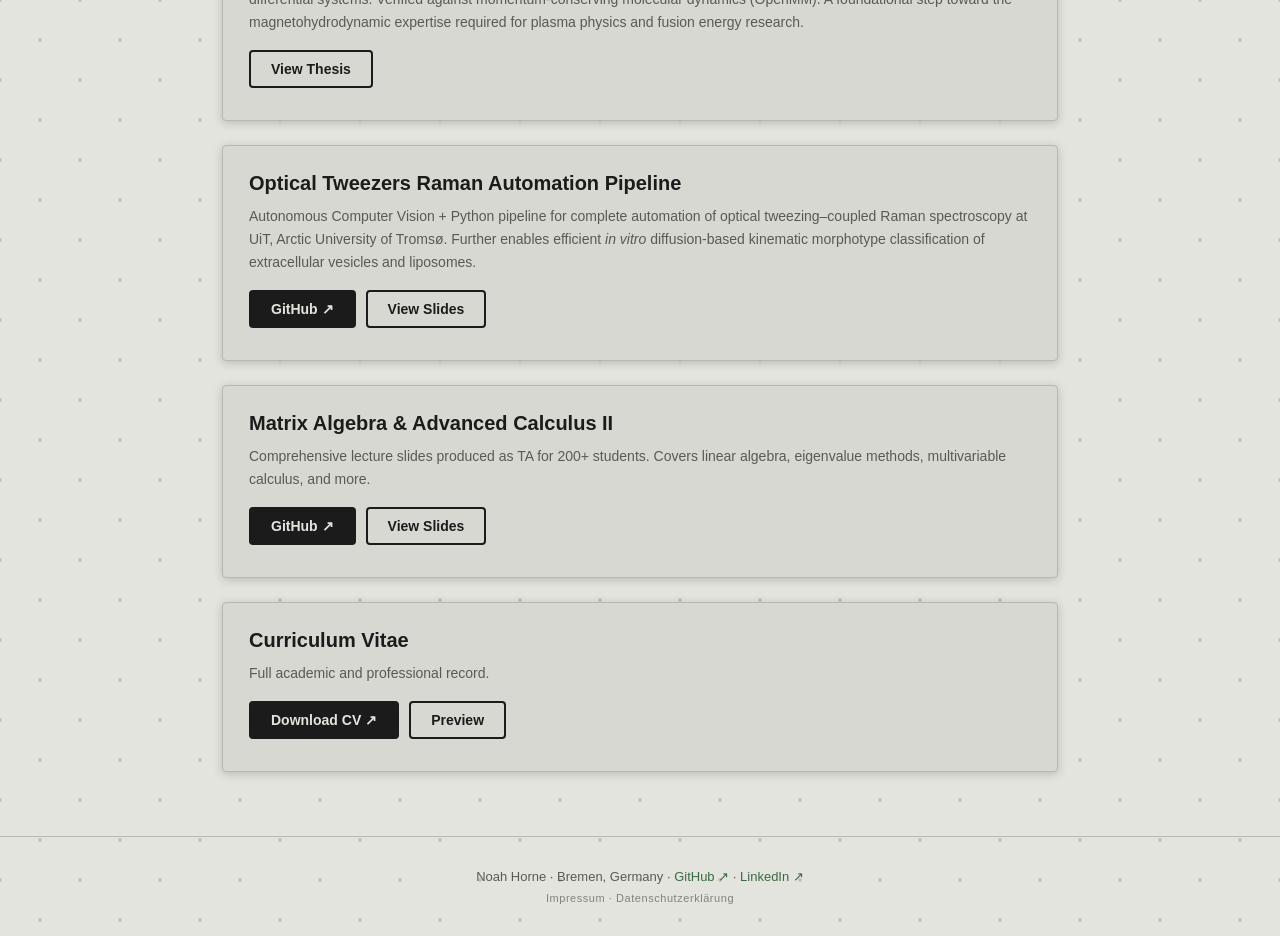
==== commit db0d4e2f: "add favicon" ====
--- a/index.html
+++ b/index.html
@@ -1,6 +1,7 @@
 <!DOCTYPE html>
 <html lang="en">
 <head>
+  <link rel="icon" type="image/jpeg" href="/assets/images/channels4_profile.jpg"> 
   <!-- Prevent flash of wrong theme -->
   <script>
     (function(){
--- a/style.css
+++ b/style.css
@@ -325,8 +325,14 @@
 
 /* Lift pendulum box above attractor (precaution) */
 #pendulum-box {
-  position: relative;
-  z-index: 1;
+  width: 100%;
+  background: transparent;
+  /* Pull canvas upward so letters hang behind the header */
+  margin-top: -40px;
+  
+  /* Add these lines to fade the bottom 30% out to transparent */
+  -webkit-mask-image: linear-gradient(to bottom, black 70%, transparent 100%);
+  mask-image: linear-gradient(to bottom, black 70%, transparent 100%);
 }
 
 /* Lift intro content above the canvas */
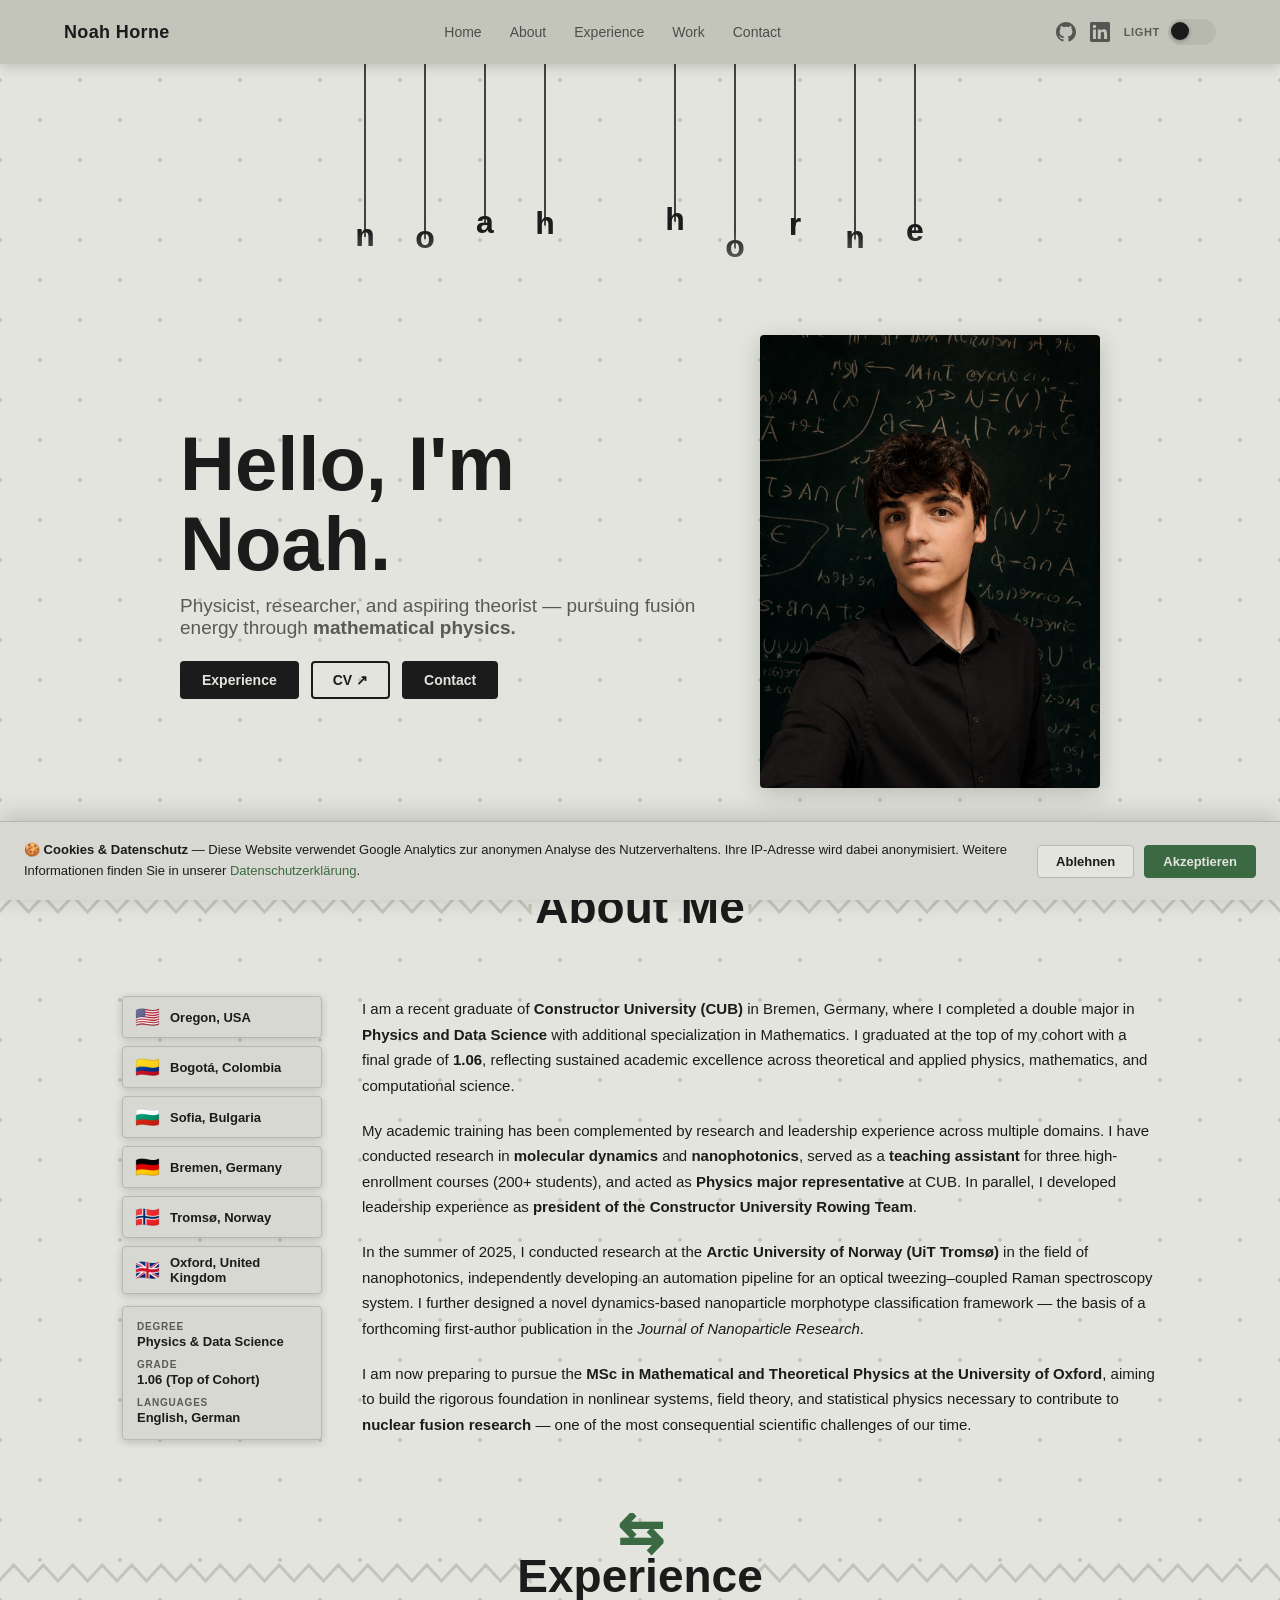
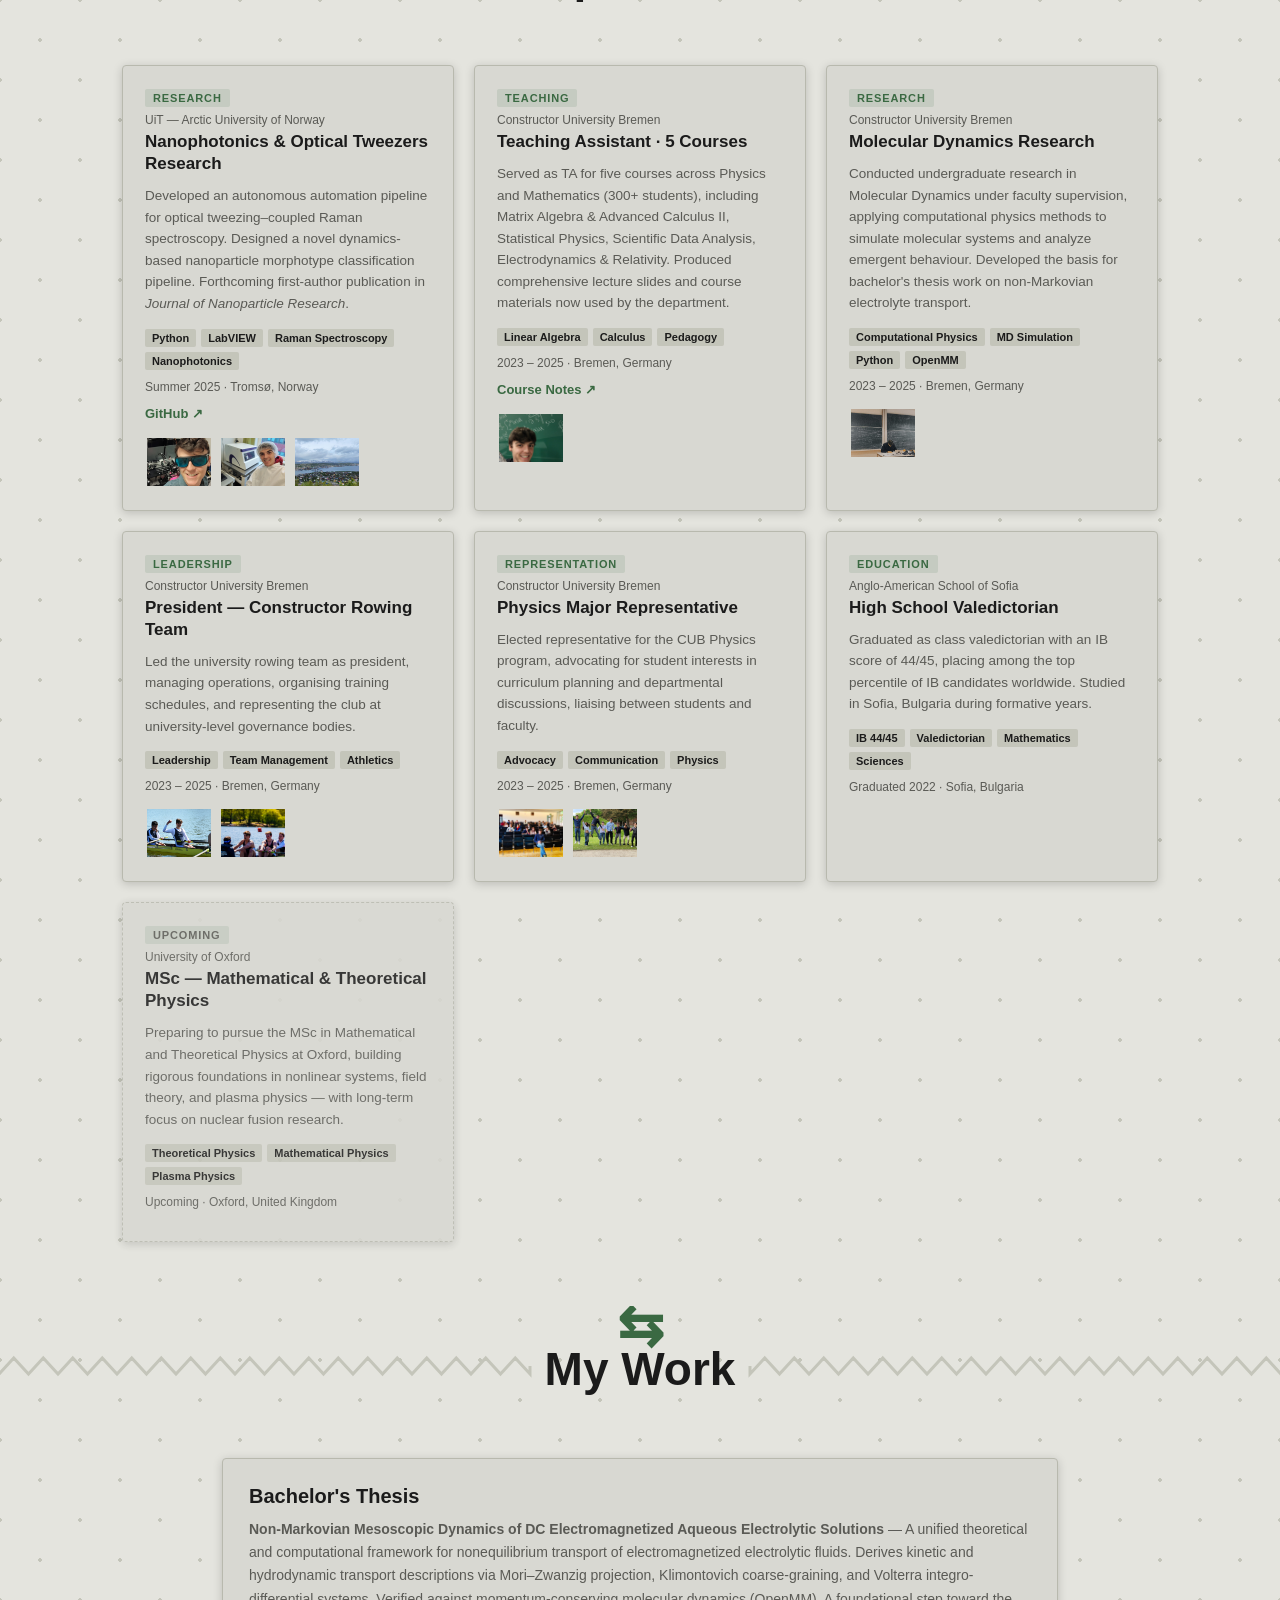
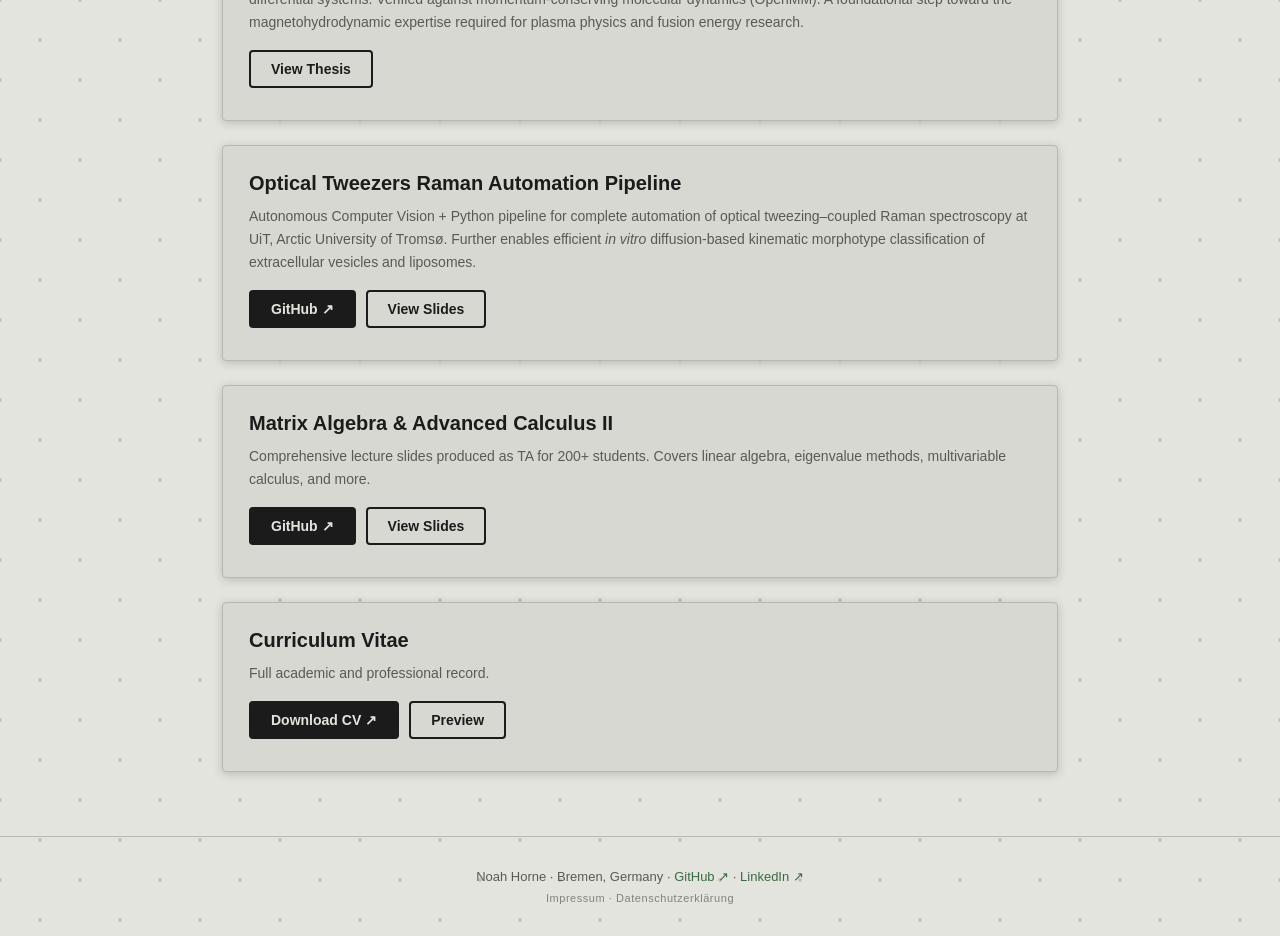
==== commit 931b13b0: "fixed LinkedIn Hook" ====
--- a/index.html
+++ b/index.html
@@ -48,7 +48,7 @@
         <a href="https://github.com/nhorne7" target="_blank" class="nav-social-link" title="GitHub">
           <svg width="20" height="20" viewBox="0 0 24 24" fill="currentColor"><path d="M12 0C5.374 0 0 5.373 0 12c0 5.302 3.438 9.8 8.207 11.387.599.111.793-.261.793-.577v-2.234c-3.338.726-4.033-1.416-4.033-1.416-.546-1.387-1.333-1.756-1.333-1.756-1.089-.745.083-.729.083-.729 1.205.084 1.839 1.237 1.839 1.237 1.07 1.834 2.807 1.304 3.492.997.107-.775.418-1.305.762-1.604-2.665-.305-5.467-1.334-5.467-5.931 0-1.311.469-2.381 1.236-3.221-.124-.303-.535-1.524.117-3.176 0 0 1.008-.322 3.301 1.23A11.509 11.509 0 0112 5.803c1.02.005 2.047.138 3.006.404 2.291-1.552 3.297-1.23 3.297-1.23.653 1.653.242 2.874.118 3.176.77.84 1.235 1.911 1.235 3.221 0 4.609-2.807 5.624-5.479 5.921.43.372.823 1.102.823 2.222v3.293c0 .319.192.694.801.576C20.566 21.797 24 17.3 24 12c0-6.627-5.373-12-12-12z"/></svg>
         </a>
-        <a href="https://www.linkedin.com/in/noah-horne" target="_blank" class="nav-social-link" title="LinkedIn">
+        <a href="https://www.linkedin.com/in/noahhorne/" target="_blank" class="nav-social-link" title="LinkedIn">
           <svg width="20" height="20" viewBox="0 0 24 24" fill="currentColor"><path d="M20.447 20.452h-3.554v-5.569c0-1.328-.027-3.037-1.852-3.037-1.853 0-2.136 1.445-2.136 2.939v5.667H9.351V9h3.414v1.561h.046c.477-.9 1.637-1.85 3.37-1.85 3.601 0 4.267 2.37 4.267 5.455v6.286zM5.337 7.433a2.062 2.062 0 01-2.063-2.065 2.064 2.064 0 112.063 2.065zm1.782 13.019H3.555V9h3.564v11.452zM22.225 0H1.771C.792 0 0 .774 0 1.729v20.542C0 23.227.792 24 1.771 24h20.451C23.2 24 24 23.227 24 22.271V1.729C24 .774 23.2 0 22.222 0h.003z"/></svg>
         </a>
 
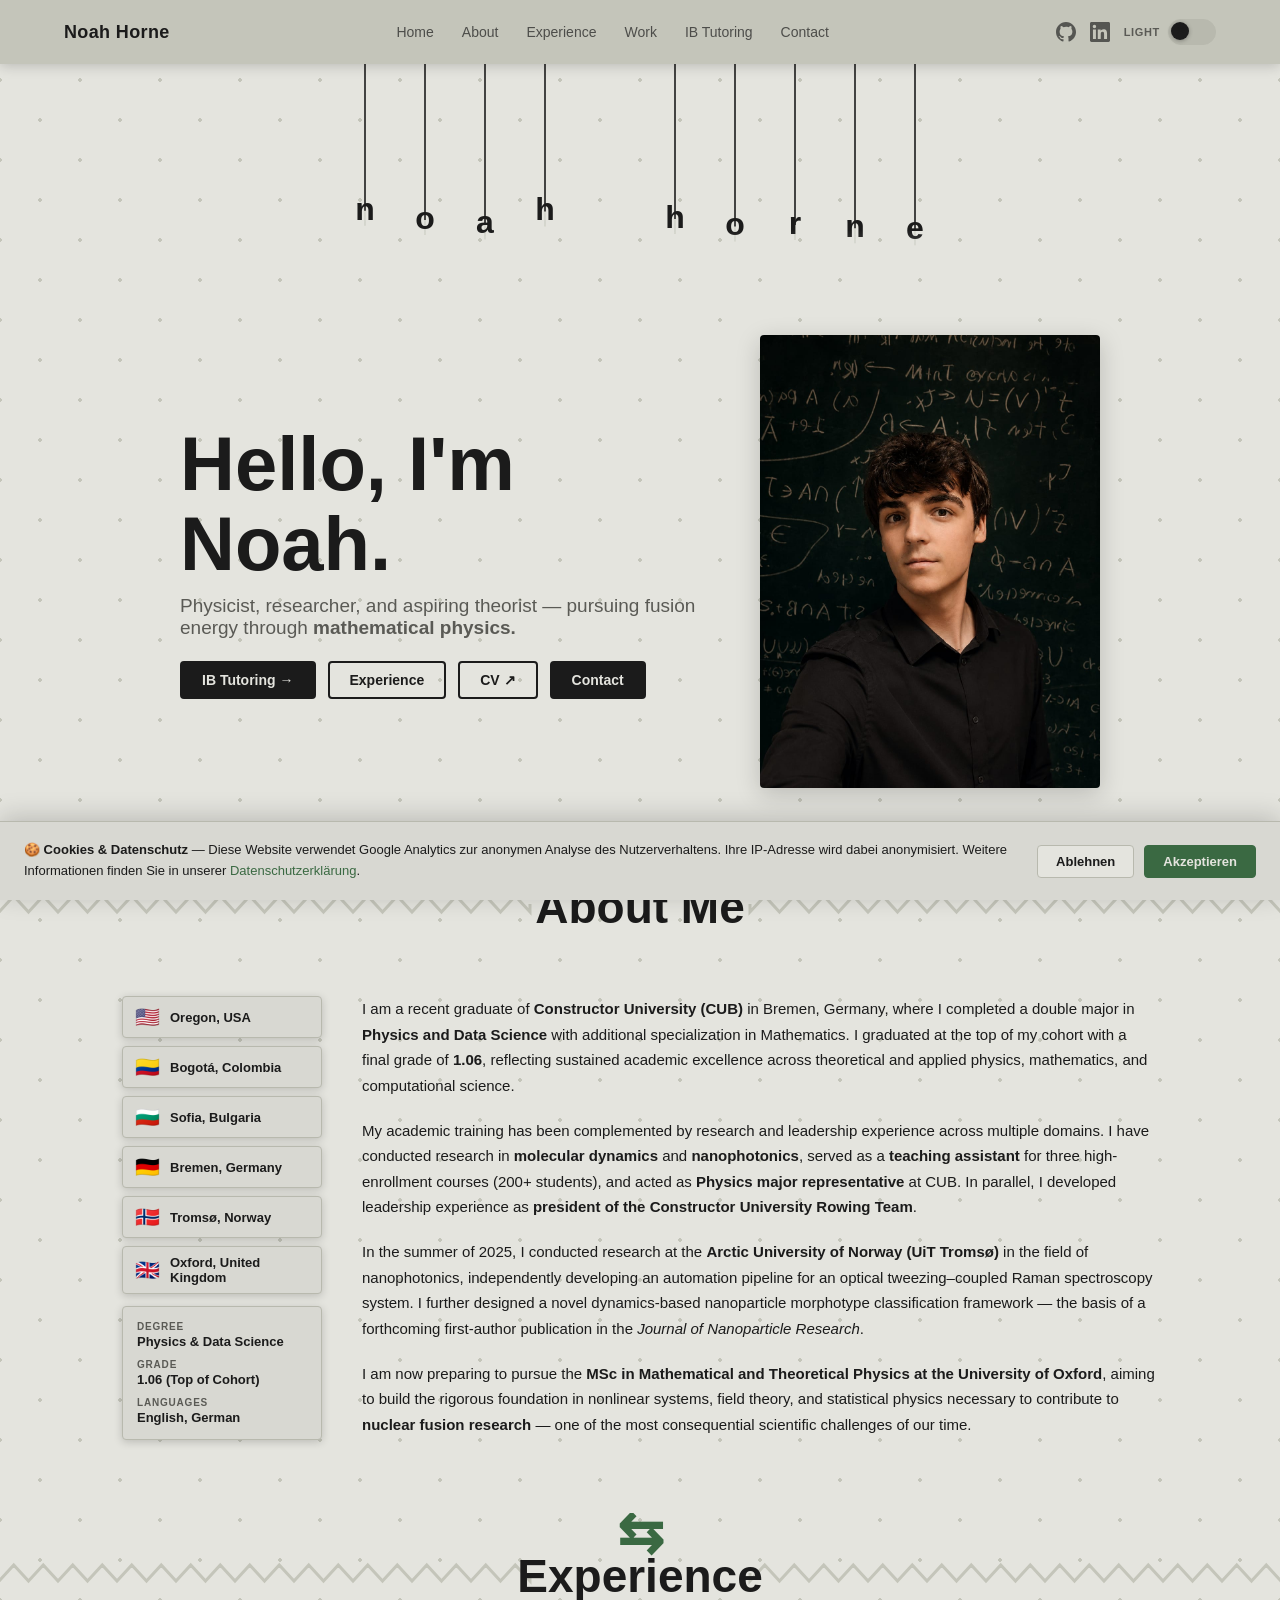
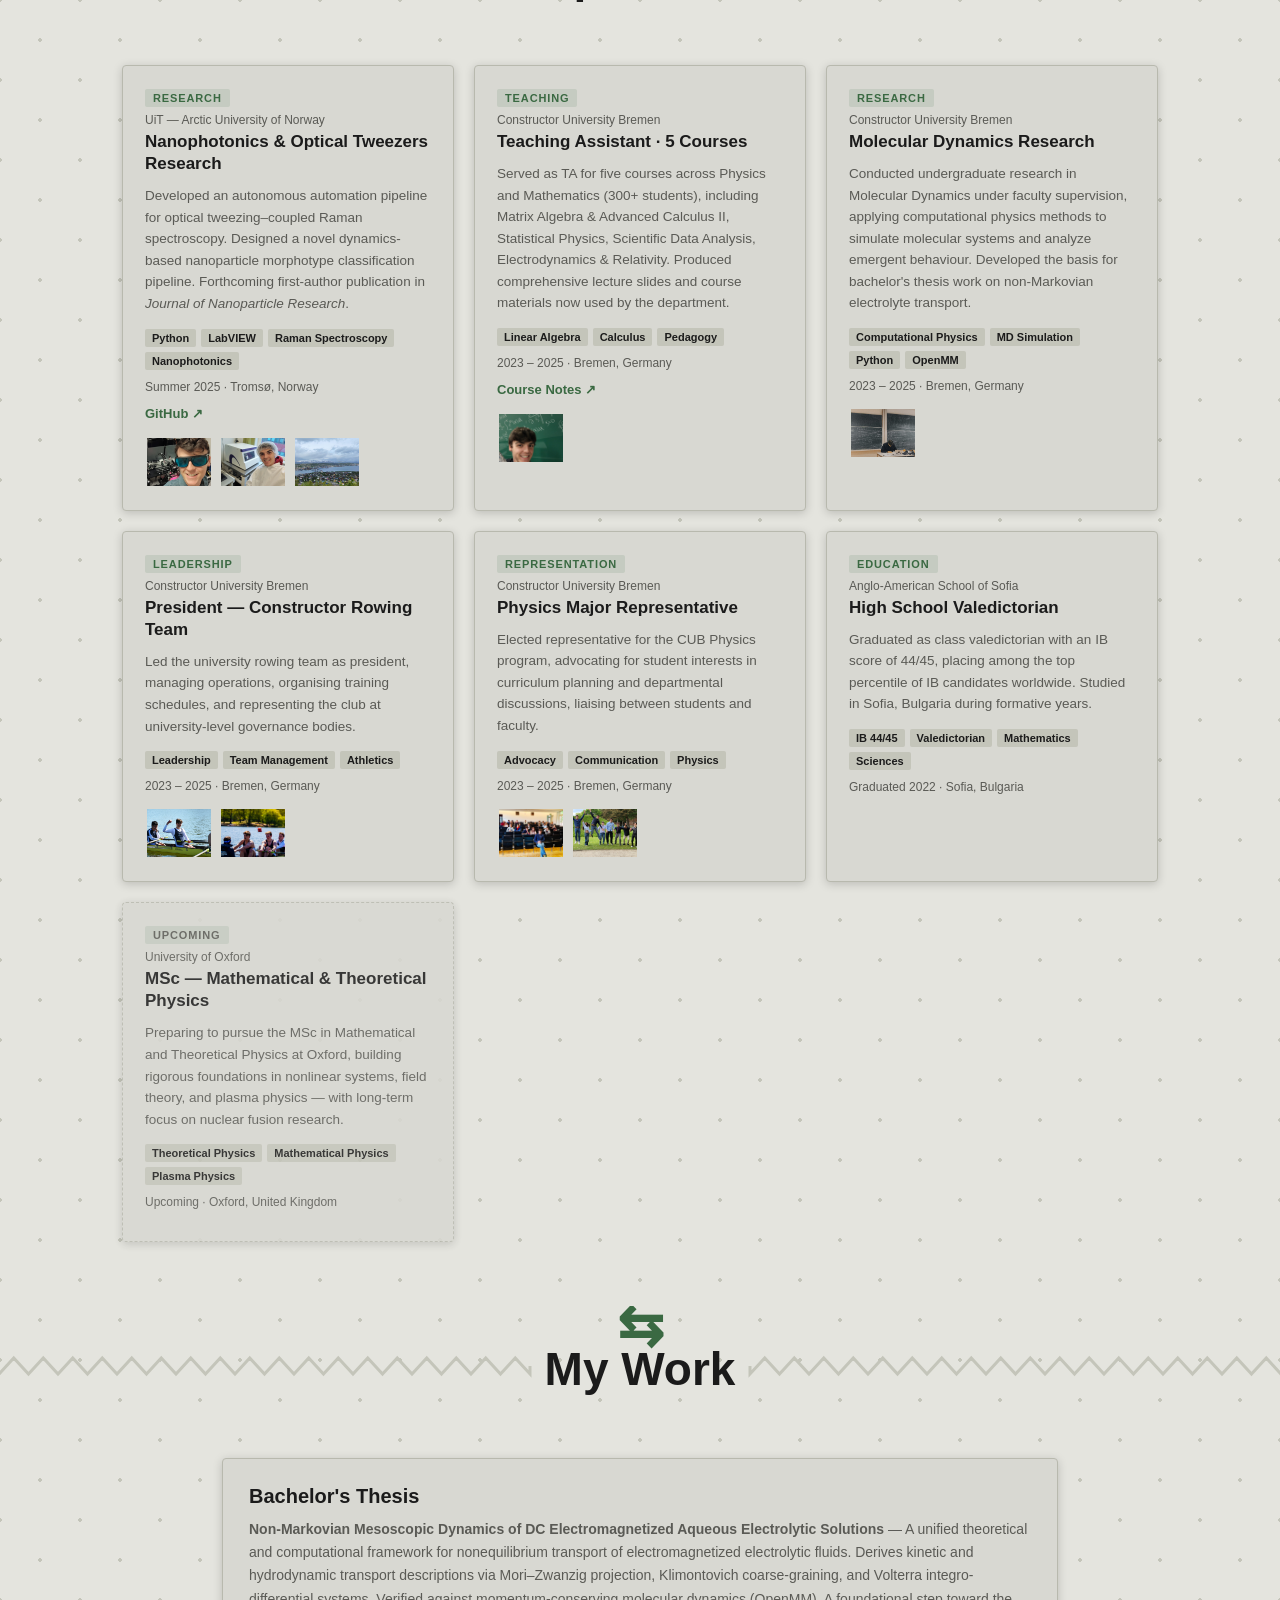
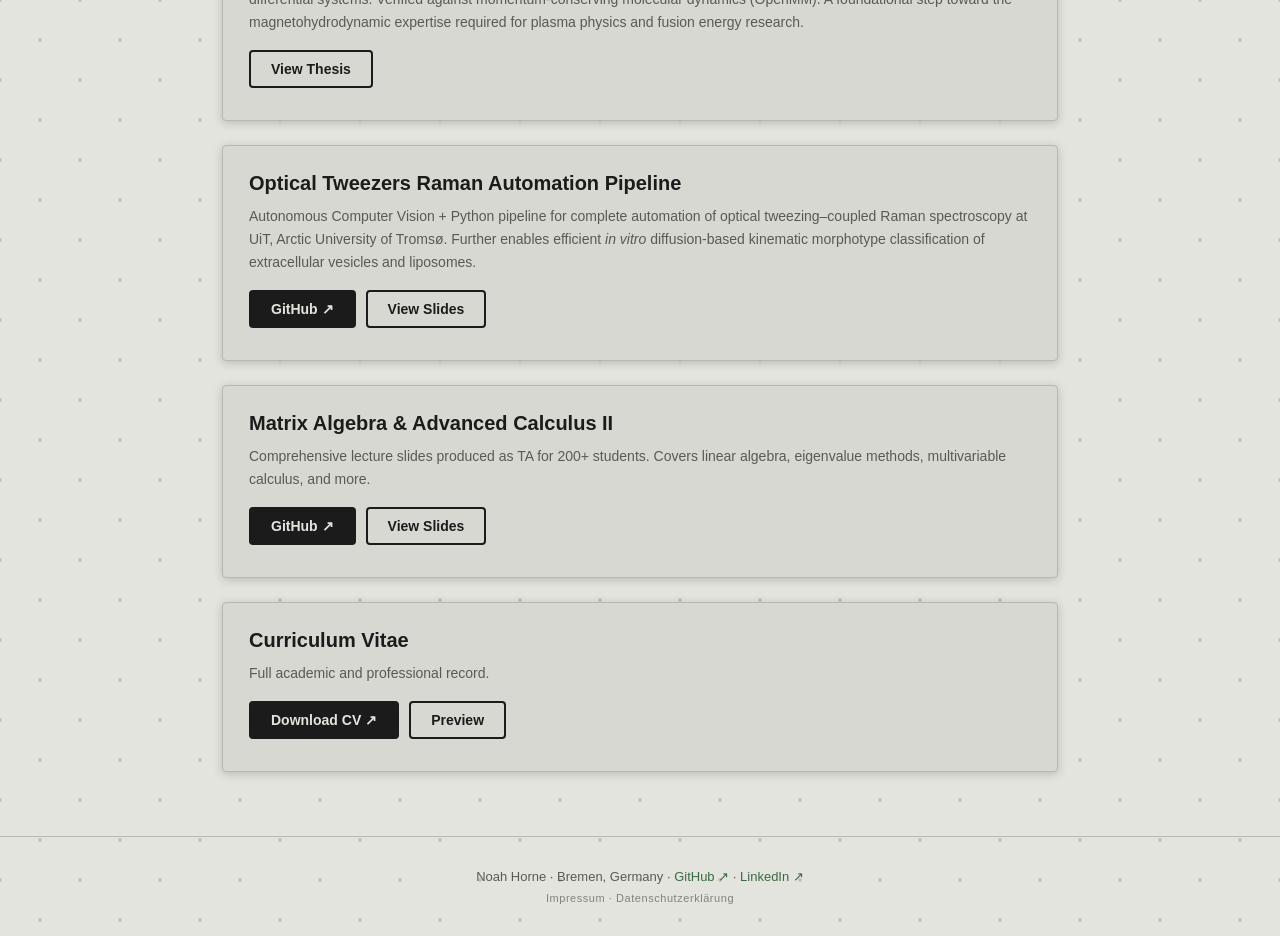
==== commit bb5b2d5e: "Tutoring Update" ====
--- a/index.html
+++ b/index.html
@@ -42,6 +42,7 @@
         <a href="#about">About</a>
         <a href="#experience">Experience</a>
         <a href="#MyWork">Work</a>
+        <a href="tutoring.html">IB Tutoring</a>
         <a href="contact.html">Contact</a>
       </div>
       <div class="nav-social">
@@ -77,7 +78,8 @@
         <h1>Hello, I'm Noah.</h1>
         <p>Physicist, researcher, and aspiring theorist — pursuing fusion energy through <b>mathematical physics.</b></p>
         <div class="intro-links">
-          <a href="#experience" class="pill-btn">Experience</a>
+          <a href="tutoring.html" class="pill-btn">IB Tutoring →</a>
+          <a href="#experience" class="pill-btn pill-outline">Experience</a>
           <a href="/assets/PDFs/NoahHorneCV.pdf" target="_blank" class="pill-btn pill-outline">CV ↗</a>
           <a href="contact.html" class="pill-btn-2">Contact</a>
         </div>
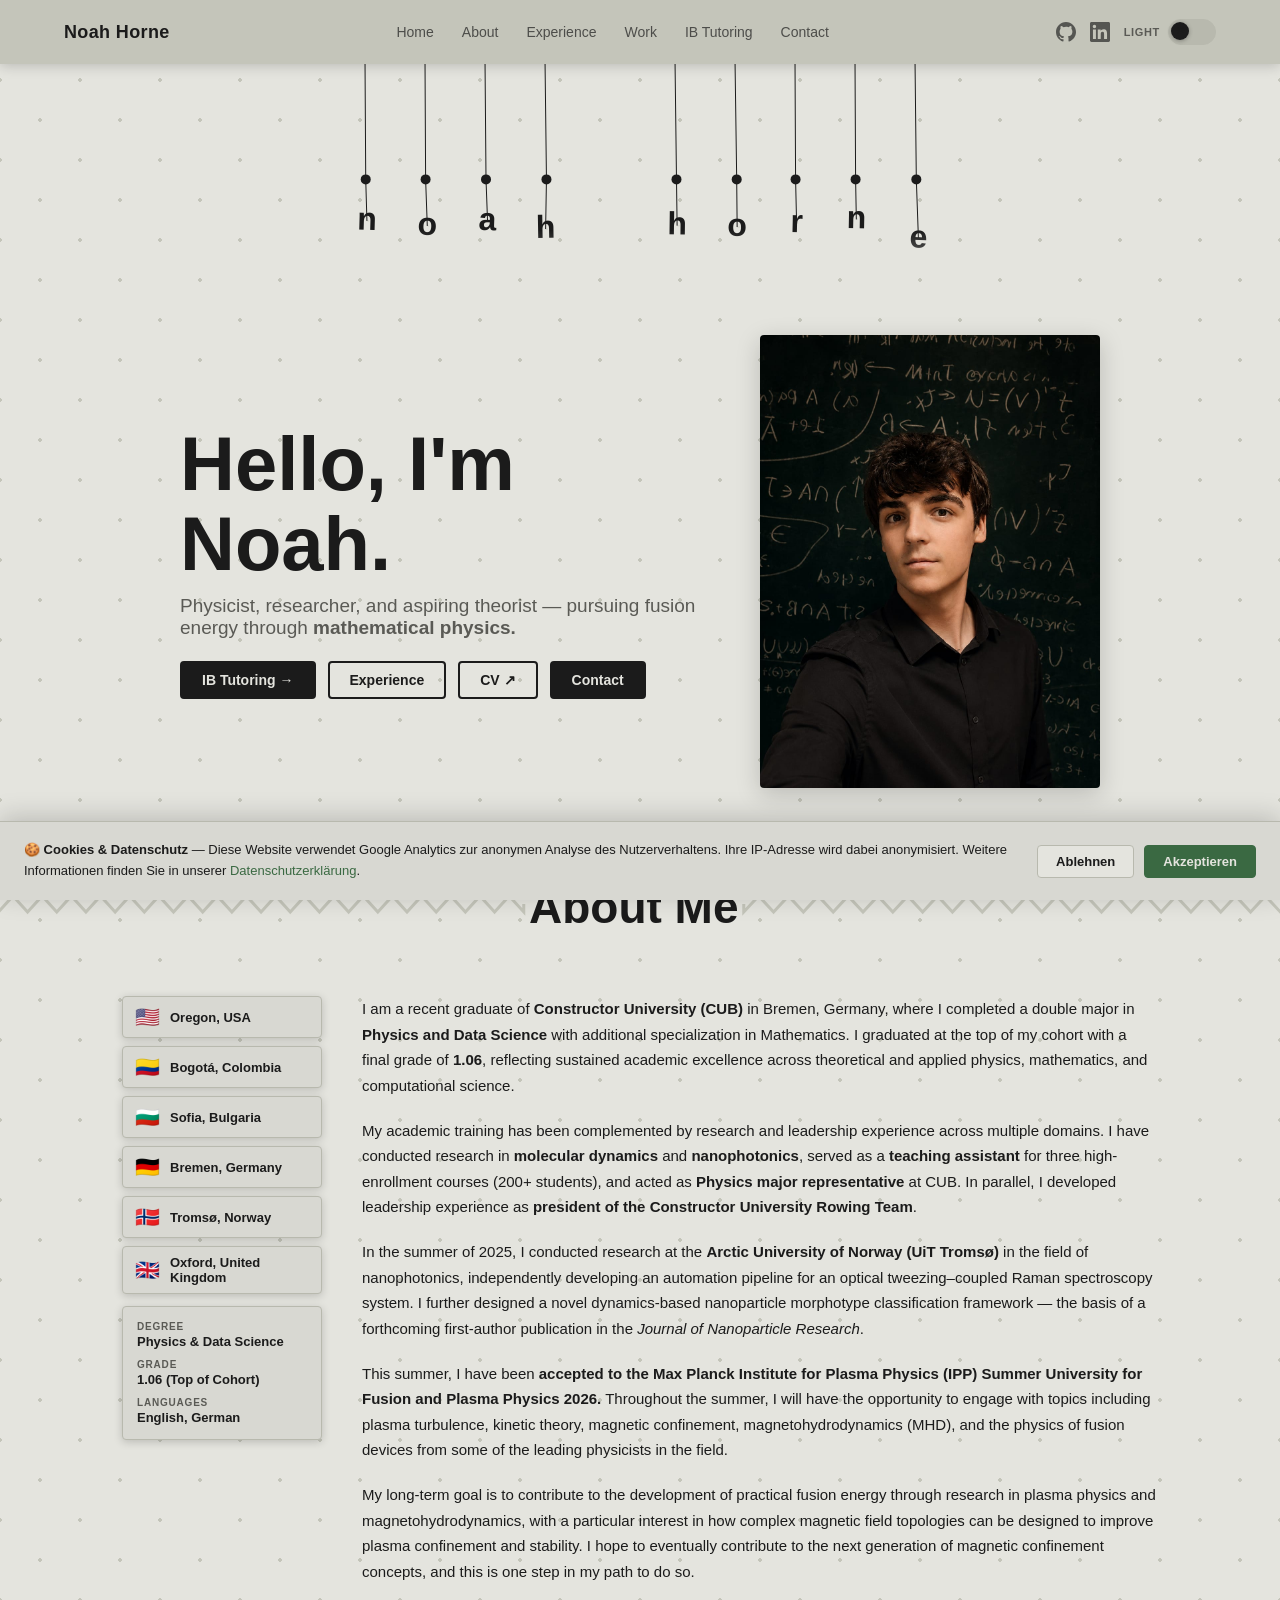
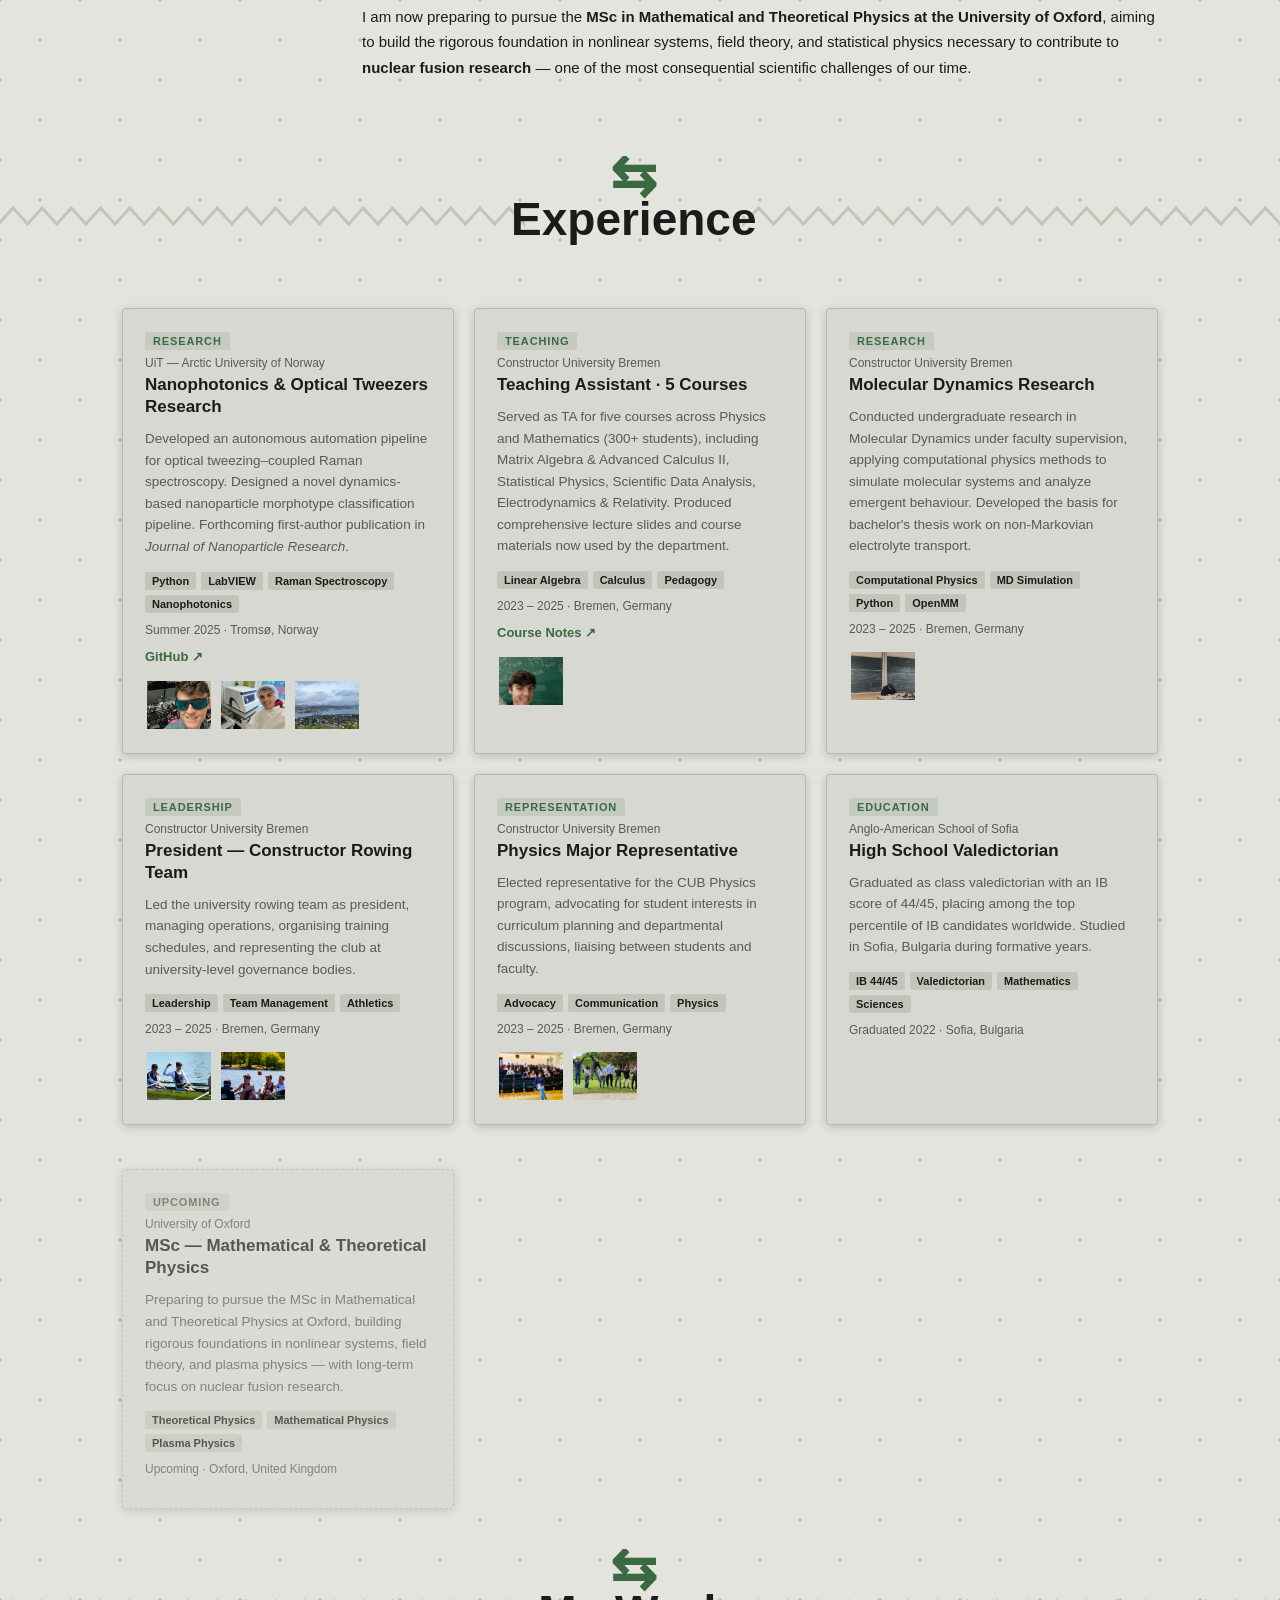
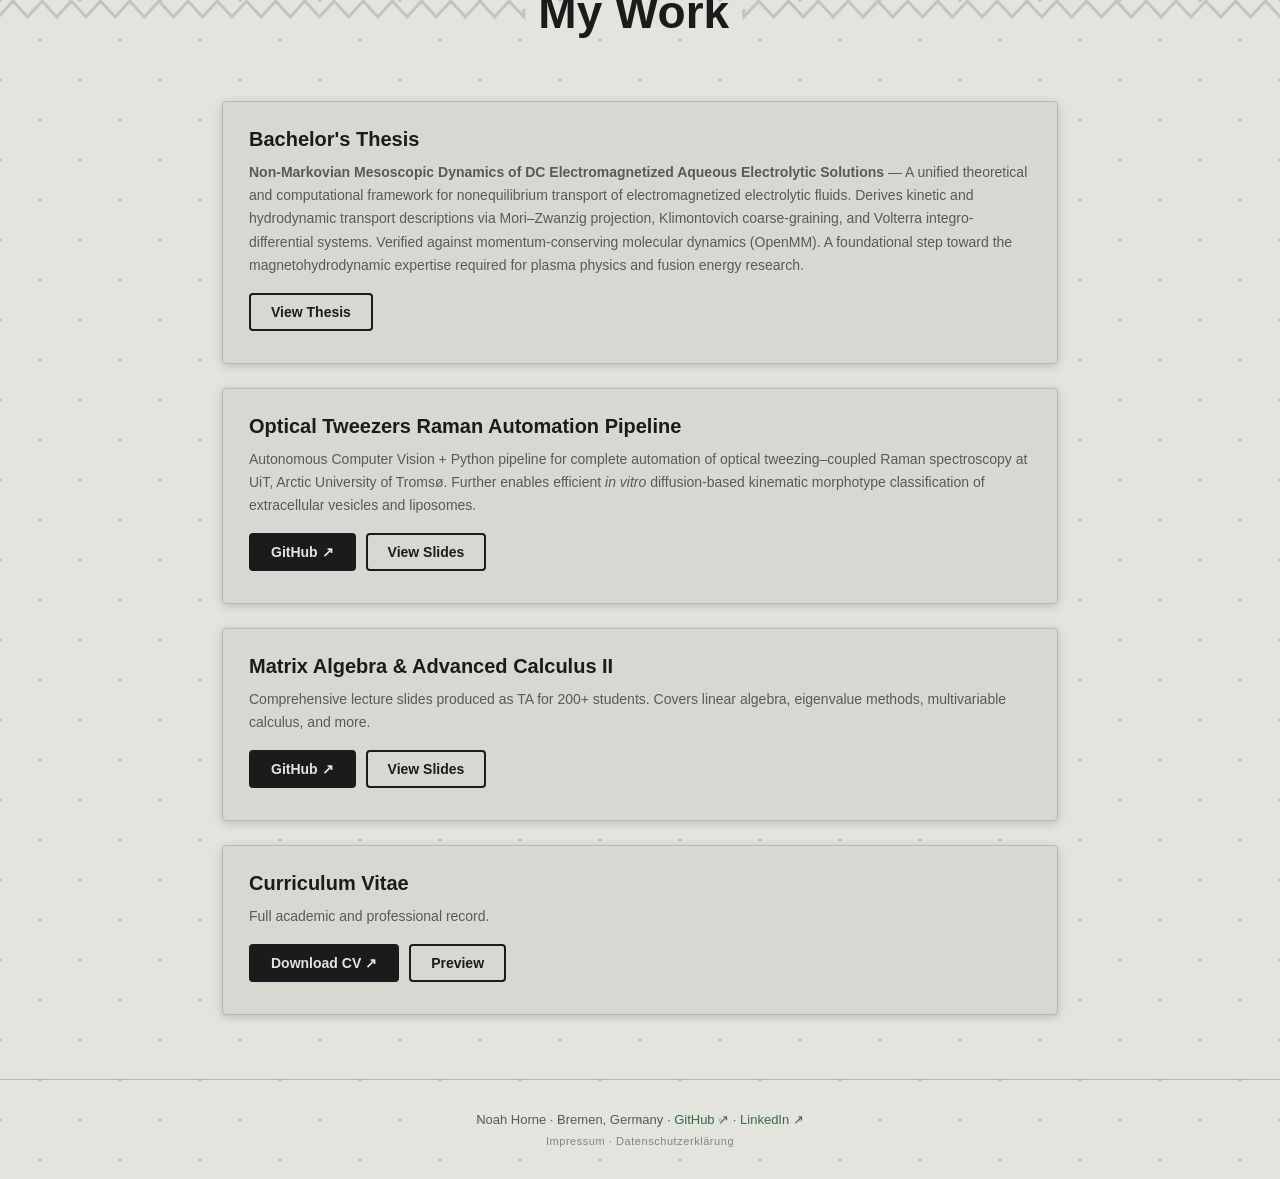
==== commit a2c309d0: "IPP Summer University Update" ====
--- a/index.html
+++ b/index.html
@@ -118,6 +118,10 @@
 
         <p>In the summer of 2025, I conducted research at the <b>Arctic University of Norway (UiT Tromsø)</b> in the field of nanophotonics, independently developing an automation pipeline for an optical tweezing–coupled Raman spectroscopy system. I further designed a novel dynamics-based nanoparticle morphotype classification framework — the basis of a forthcoming first-author publication in the <i>Journal of Nanoparticle Research</i>.</p>
 
+        <p>This summer, I have been <b>accepted to the Max Planck Institute for Plasma Physics (IPP) Summer University for Fusion and Plasma Physics 2026.</b> Throughout the summer, I will have the opportunity to engage with topics including plasma turbulence, kinetic theory, magnetic confinement, magnetohydrodynamics (MHD), and the physics of fusion devices from some of the leading physicists in the field.</p>
+
+        <p>My long-term goal is to contribute to the development of practical fusion energy through research in plasma physics and magnetohydrodynamics, with a particular interest in how complex magnetic field topologies can be designed to improve plasma confinement and stability. I hope to eventually contribute to the next generation of magnetic confinement concepts, and this is one step in my path to do so.</p>
+        
         <p>I am now preparing to pursue the <b>MSc in Mathematical and Theoretical Physics at the University of Oxford</b>, aiming to build the rigorous foundation in nonlinear systems, field theory, and statistical physics necessary to contribute to <b>nuclear fusion research</b> — one of the most consequential scientific challenges of our time.</p>
       </div>
     </div>
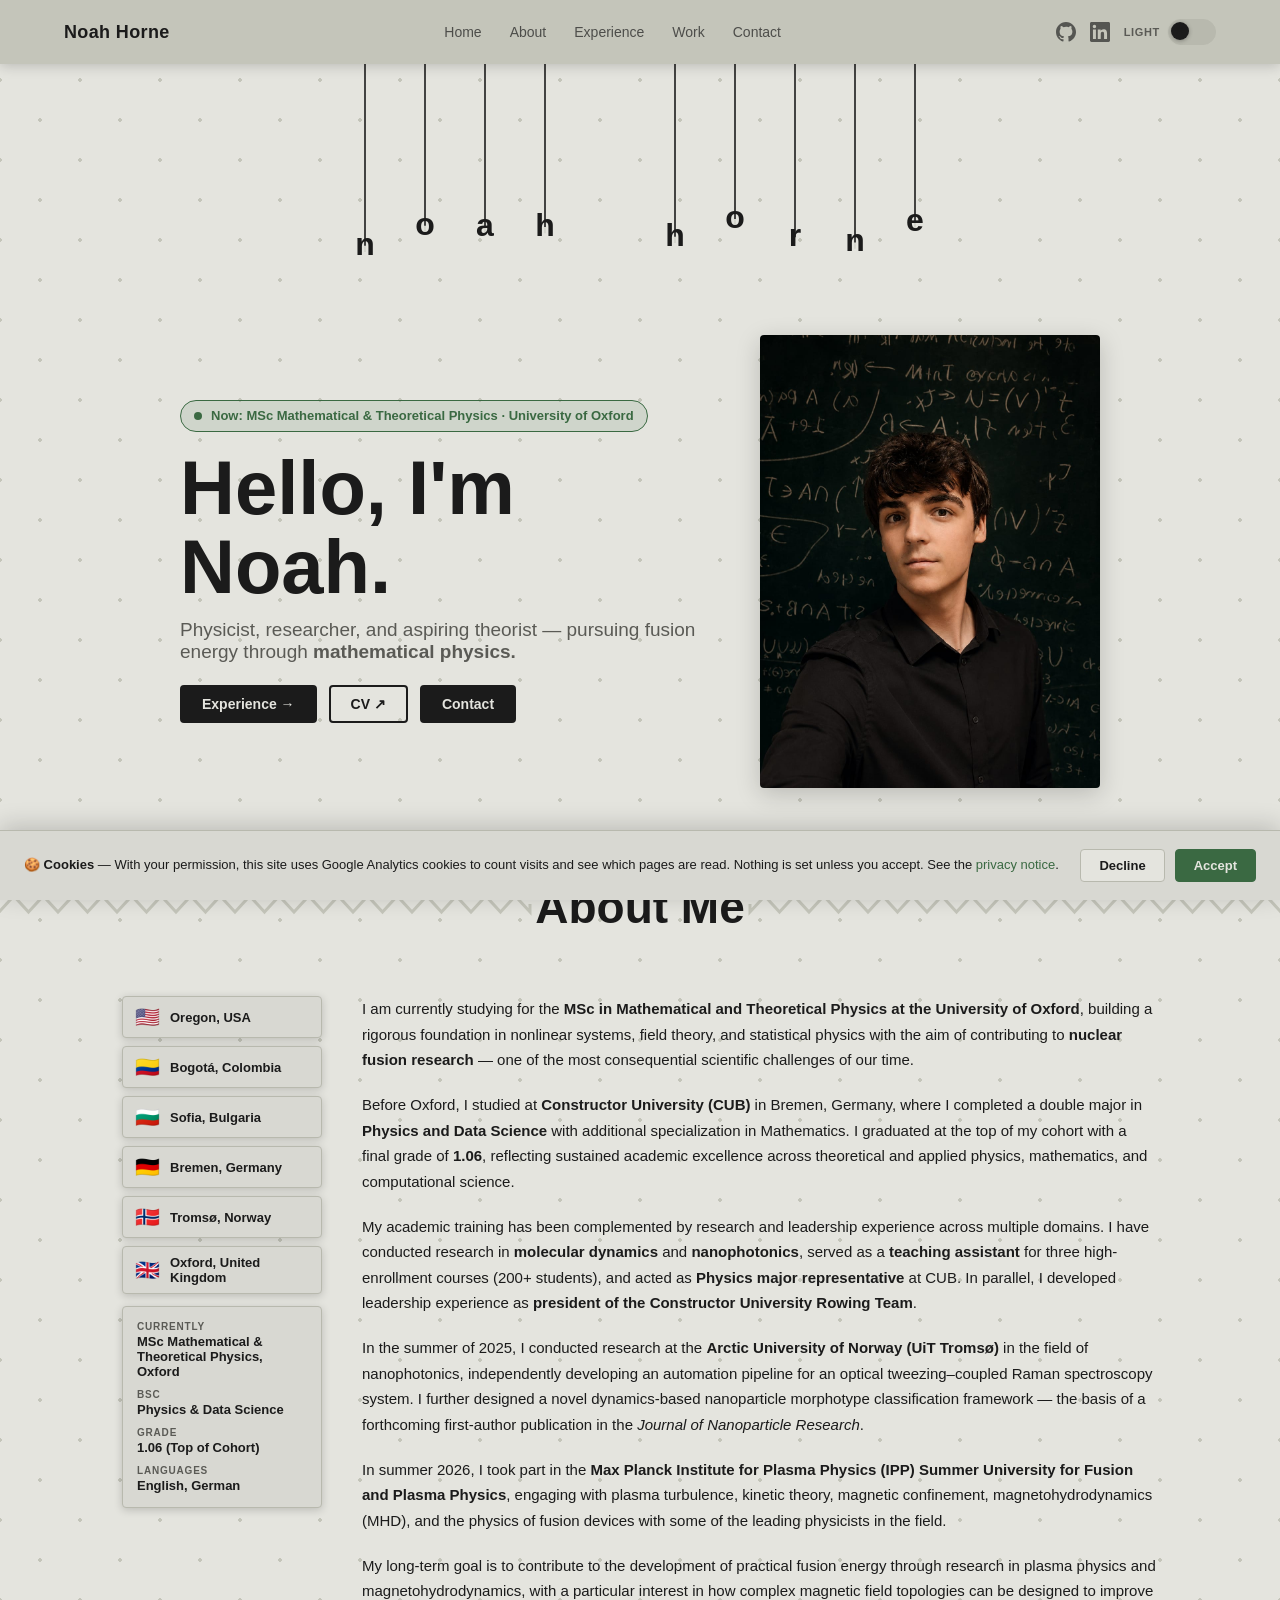
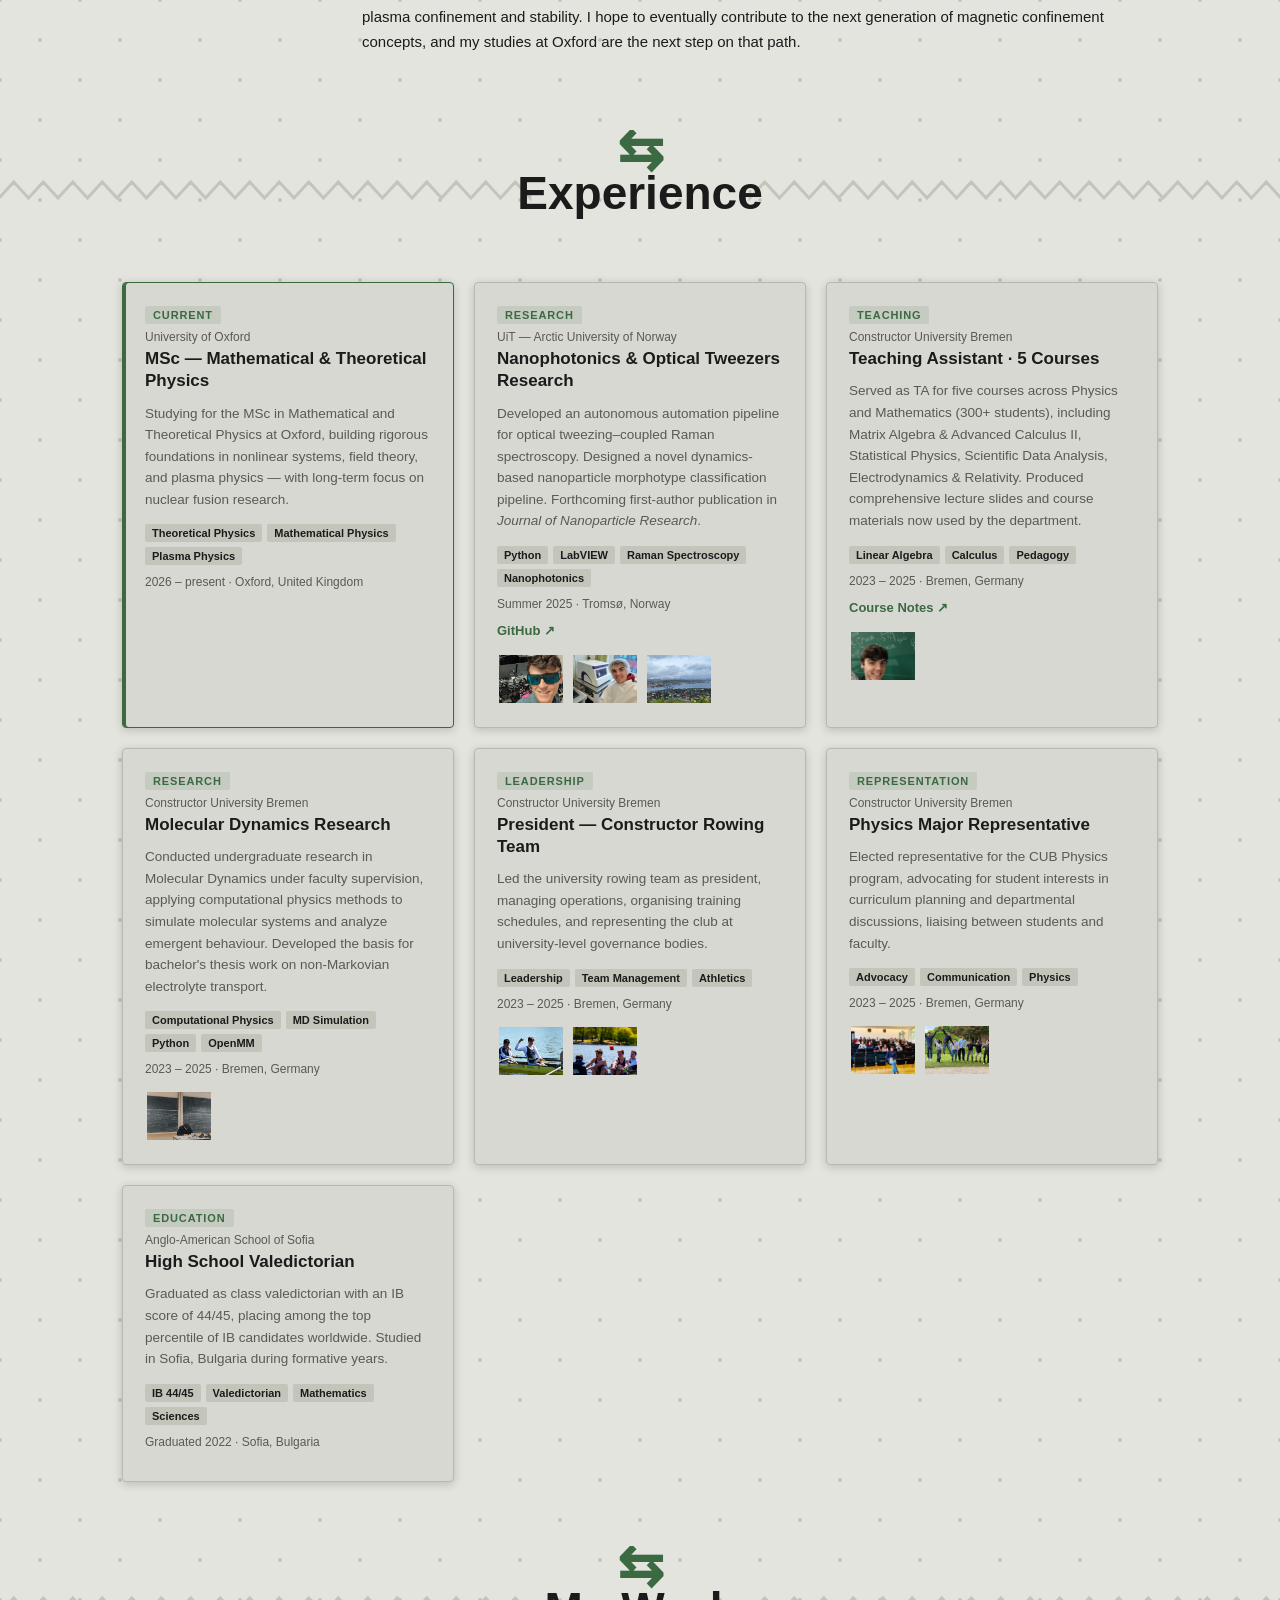
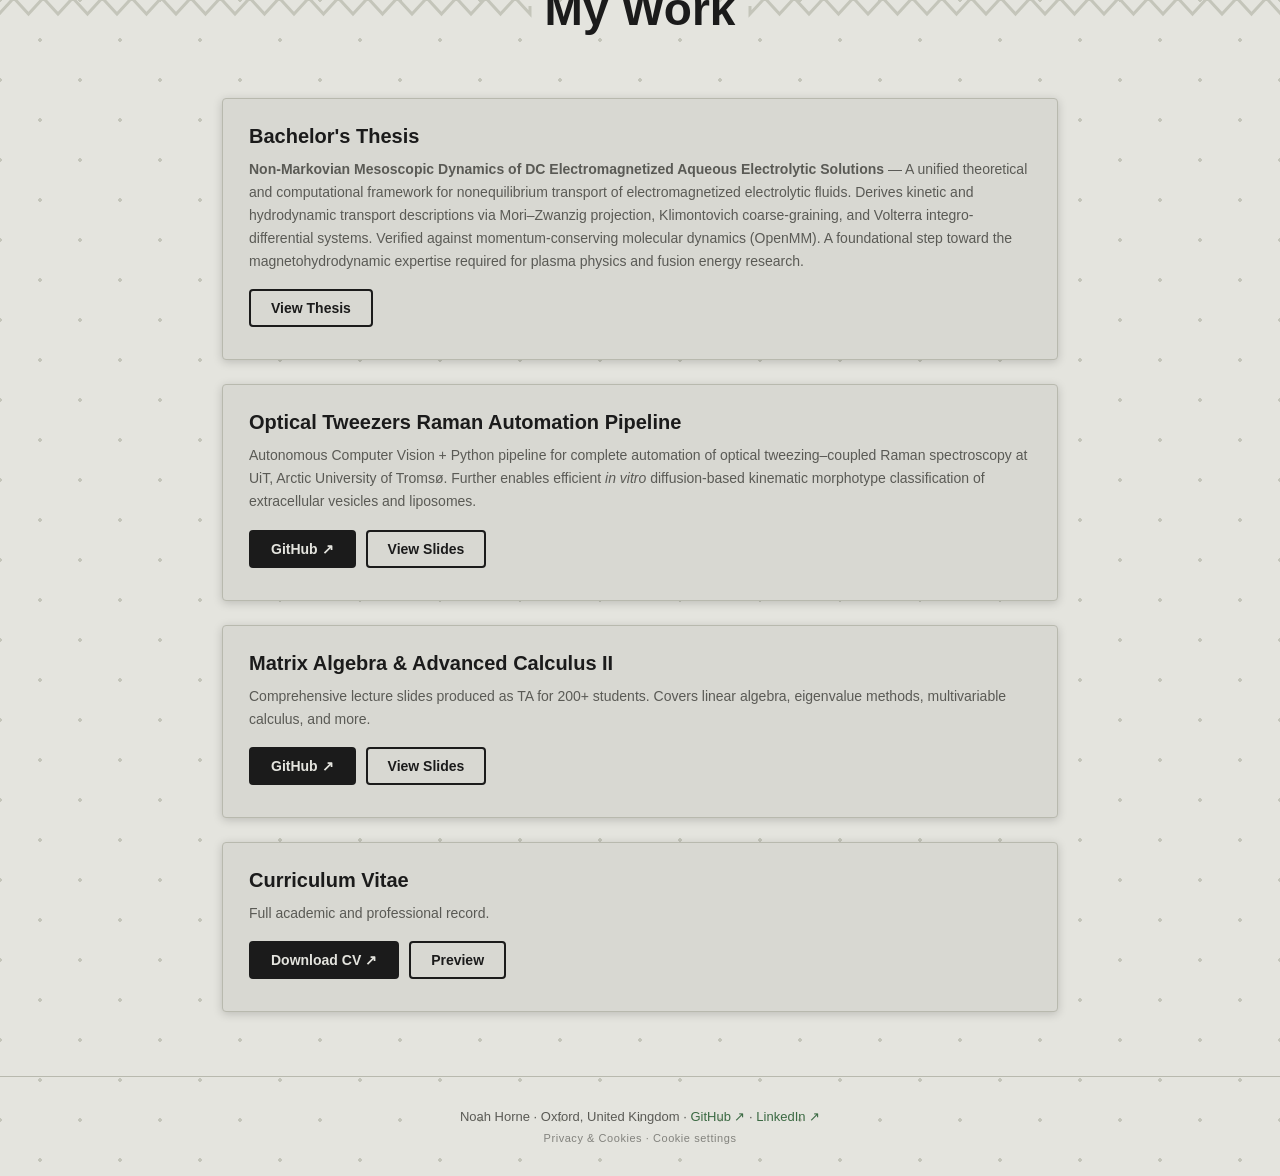
==== commit 52a3801b: "Oxford MSc update, remove tutoring, UK privacy page" ====
--- a/index.html
+++ b/index.html
@@ -23,15 +23,6 @@
     <title>Noah Horne — Portfolio</title>
     <link rel="stylesheet" href="style.css" />
 </head>
-<!-- Google tag (gtag.js) -->
-<script async src="https://www.googletagmanager.com/gtag/js?id=G-CR78ZZ0YES"></script>
-<script>
-  window.dataLayer = window.dataLayer || [];
-  function gtag(){dataLayer.push(arguments);}
-  gtag('js', new Date());
-
-  gtag('config', 'G-CR78ZZ0YES');
-</script>
 <body>
 
   <header id="site-header">
@@ -42,7 +33,6 @@
         <a href="#about">About</a>
         <a href="#experience">Experience</a>
         <a href="#MyWork">Work</a>
-        <a href="tutoring.html">IB Tutoring</a>
         <a href="contact.html">Contact</a>
       </div>
       <div class="nav-social">
@@ -75,11 +65,11 @@
     <div id="intro">
       <canvas id="attractor-canvas"></canvas>
       <div class="content">
+        <a href="#experience" class="status-badge"><span class="status-dot"></span>Now: MSc Mathematical &amp; Theoretical Physics · University of Oxford</a>
         <h1>Hello, I'm Noah.</h1>
         <p>Physicist, researcher, and aspiring theorist — pursuing fusion energy through <b>mathematical physics.</b></p>
         <div class="intro-links">
-          <a href="tutoring.html" class="pill-btn">IB Tutoring →</a>
-          <a href="#experience" class="pill-btn pill-outline">Experience</a>
+          <a href="#experience" class="pill-btn">Experience →</a>
           <a href="/assets/PDFs/NoahHorneCV.pdf" target="_blank" class="pill-btn pill-outline">CV ↗</a>
           <a href="contact.html" class="pill-btn-2">Contact</a>
         </div>
@@ -106,23 +96,24 @@
         <div class="flag-card"><span class="flag-emoji">🇬🇧</span><span class="flag-label">Oxford, United Kingdom</span></div>
 
         <div class="quick-facts">
-          <div class="fact"><span class="fact-label">Degree</span><span class="fact-val">Physics &amp; Data Science</span></div>
+          <div class="fact"><span class="fact-label">Currently</span><span class="fact-val">MSc Mathematical &amp; Theoretical Physics, Oxford</span></div>
+          <div class="fact"><span class="fact-label">BSc</span><span class="fact-val">Physics &amp; Data Science</span></div>
           <div class="fact"><span class="fact-label">Grade</span><span class="fact-val">1.06 (Top of Cohort)</span></div>
           <div class="fact"><span class="fact-label">Languages</span><span class="fact-val">English, German</span></div>
         </div>
       </div>
       <div class="about-text-col">
-        <p>I am a recent graduate of <b>Constructor University (CUB)</b> in Bremen, Germany, where I completed a double major in <b>Physics and Data Science</b> with additional specialization in Mathematics. I graduated at the top of my cohort with a final grade of <b>1.06</b>, reflecting sustained academic excellence across theoretical and applied physics, mathematics, and computational science.</p>
+        <p>I am currently studying for the <b>MSc in Mathematical and Theoretical Physics at the University of Oxford</b>, building a rigorous foundation in nonlinear systems, field theory, and statistical physics with the aim of contributing to <b>nuclear fusion research</b> — one of the most consequential scientific challenges of our time.</p>
+
+        <p>Before Oxford, I studied at <b>Constructor University (CUB)</b> in Bremen, Germany, where I completed a double major in <b>Physics and Data Science</b> with additional specialization in Mathematics. I graduated at the top of my cohort with a final grade of <b>1.06</b>, reflecting sustained academic excellence across theoretical and applied physics, mathematics, and computational science.</p>
 
         <p>My academic training has been complemented by research and leadership experience across multiple domains. I have conducted research in <b>molecular dynamics</b> and <b>nanophotonics</b>, served as a <b>teaching assistant</b> for three high-enrollment courses (200+ students), and acted as <b>Physics major representative</b> at CUB. In parallel, I developed leadership experience as <b>president of the Constructor University Rowing Team</b>.</p>
 
         <p>In the summer of 2025, I conducted research at the <b>Arctic University of Norway (UiT Tromsø)</b> in the field of nanophotonics, independently developing an automation pipeline for an optical tweezing–coupled Raman spectroscopy system. I further designed a novel dynamics-based nanoparticle morphotype classification framework — the basis of a forthcoming first-author publication in the <i>Journal of Nanoparticle Research</i>.</p>
 
-        <p>This summer, I have been <b>accepted to the Max Planck Institute for Plasma Physics (IPP) Summer University for Fusion and Plasma Physics 2026.</b> Throughout the summer, I will have the opportunity to engage with topics including plasma turbulence, kinetic theory, magnetic confinement, magnetohydrodynamics (MHD), and the physics of fusion devices from some of the leading physicists in the field.</p>
-
-        <p>My long-term goal is to contribute to the development of practical fusion energy through research in plasma physics and magnetohydrodynamics, with a particular interest in how complex magnetic field topologies can be designed to improve plasma confinement and stability. I hope to eventually contribute to the next generation of magnetic confinement concepts, and this is one step in my path to do so.</p>
-        
-        <p>I am now preparing to pursue the <b>MSc in Mathematical and Theoretical Physics at the University of Oxford</b>, aiming to build the rigorous foundation in nonlinear systems, field theory, and statistical physics necessary to contribute to <b>nuclear fusion research</b> — one of the most consequential scientific challenges of our time.</p>
+        <p>In summer 2026, I took part in the <b>Max Planck Institute for Plasma Physics (IPP) Summer University for Fusion and Plasma Physics</b>, engaging with plasma turbulence, kinetic theory, magnetic confinement, magnetohydrodynamics (MHD), and the physics of fusion devices with some of the leading physicists in the field.</p>
+
+        <p>My long-term goal is to contribute to the development of practical fusion energy through research in plasma physics and magnetohydrodynamics, with a particular interest in how complex magnetic field topologies can be designed to improve plasma confinement and stability. I hope to eventually contribute to the next generation of magnetic confinement concepts, and my studies at Oxford are the next step on that path.</p>
       </div>
     </div>
   </div>
@@ -135,8 +126,20 @@
 
     <div class="experience-grid">
 
-      <!-- CARD 0: Optical Tweezers -->
-      <div class="exp-card" data-index="0">
+      <!-- CARD: Oxford (current) -->
+      <div class="exp-card exp-card--current" data-index="0">
+        <div class="exp-card-inner">
+          <div class="exp-tag">Current</div>
+          <div class="exp-where">University of Oxford</div>
+          <h3 class="exp-title">MSc — Mathematical &amp; Theoretical Physics</h3>
+          <p class="exp-desc">Studying for the MSc in Mathematical and Theoretical Physics at Oxford, building rigorous foundations in nonlinear systems, field theory, and plasma physics — with long-term focus on nuclear fusion research.</p>
+          <div class="exp-tags"><span>Theoretical Physics</span><span>Mathematical Physics</span><span>Plasma Physics</span></div>
+          <div class="exp-date">2026 – present · Oxford, United Kingdom</div>
+        </div>
+      </div>
+
+      <!-- CARD: Optical Tweezers -->
+      <div class="exp-card" data-index="1">
         <div class="exp-card-inner">
           <div class="exp-tag">Research</div>
           <div class="exp-where">UiT — Arctic University of Norway</div>
@@ -149,8 +152,8 @@
         </div>
       </div>
 
-      <!-- CARD 1: Teaching -->
-      <div class="exp-card" data-index="1">
+      <!-- CARD: Teaching -->
+      <div class="exp-card" data-index="2">
         <div class="exp-card-inner">
           <div class="exp-tag">Teaching</div>
           <div class="exp-where">Constructor University Bremen</div>
@@ -163,8 +166,8 @@
         </div>
       </div>
 
-      <!-- CARD 2: Molecular Dynamics -->
-      <div class="exp-card" data-index="2">
+      <!-- CARD: Molecular Dynamics -->
+      <div class="exp-card" data-index="3">
         <div class="exp-card-inner">
           <div class="exp-tag">Research</div>
           <div class="exp-where">Constructor University Bremen</div>
@@ -176,8 +179,8 @@
         </div>
       </div>
 
-      <!-- CARD 3: Rowing -->
-      <div class="exp-card" data-index="3">
+      <!-- CARD: Rowing -->
+      <div class="exp-card" data-index="4">
         <div class="exp-card-inner">
           <div class="exp-tag">Leadership</div>
           <div class="exp-where">Constructor University Bremen</div>
@@ -189,8 +192,8 @@
         </div>
       </div>
 
-      <!-- CARD 4: Physics Rep -->
-      <div class="exp-card" data-index="4">
+      <!-- CARD: Physics Rep -->
+      <div class="exp-card" data-index="5">
         <div class="exp-card-inner">
           <div class="exp-tag">Representation</div>
           <div class="exp-where">Constructor University Bremen</div>
@@ -202,8 +205,8 @@
         </div>
       </div>
 
-      <!-- CARD 5: IB Valedictorian -->
-      <div class="exp-card" data-index="5">
+      <!-- CARD: IB Valedictorian -->
+      <div class="exp-card" data-index="6">
         <div class="exp-card-inner">
           <div class="exp-tag">Education</div>
           <div class="exp-where">Anglo-American School of Sofia</div>
@@ -214,18 +217,6 @@
         </div>
       </div>
 
-      <!-- CARD 6: Oxford -->
-      <div class="exp-card exp-card--future" data-index="6">
-        <div class="exp-card-inner">
-          <div class="exp-tag exp-tag--future">Upcoming</div>
-          <div class="exp-where">University of Oxford</div>
-          <h3 class="exp-title">MSc — Mathematical &amp; Theoretical Physics</h3>
-          <p class="exp-desc">Preparing to pursue the MSc in Mathematical and Theoretical Physics at Oxford, building rigorous foundations in nonlinear systems, field theory, and plasma physics — with long-term focus on nuclear fusion research.</p>
-          <div class="exp-tags"><span>Theoretical Physics</span><span>Mathematical Physics</span><span>Plasma Physics</span></div>
-          <div class="exp-date">Upcoming · Oxford, United Kingdom</div>
-        </div>
-      </div>
-
     </div>
   </div>
 
@@ -288,9 +279,9 @@
   </div>
 
   <footer>
-    <p>Noah Horne · Bremen, Germany · <a href="https://github.com/nhorne7" target="_blank">GitHub ↗</a> · <a href="https://www.linkedin.com/in/noah-horne" target="_blank">LinkedIn ↗</a></p>
+    <p>Noah Horne · Oxford, United Kingdom · <a href="https://github.com/nhorne7" target="_blank">GitHub ↗</a> · <a href="https://www.linkedin.com/in/noah-horne" target="_blank">LinkedIn ↗</a></p>
     <p class="footer-legal">
-      <a href="impressum.html">Impressum</a> · <a href="datenschutz.html">Datenschutzerklärung</a>
+      <a href="privacy.html">Privacy &amp; Cookies</a> · <a href="#" data-cookie-settings>Cookie settings</a>
     </p>
   </footer>
 
@@ -307,16 +298,17 @@
   </div>
 
   <!-- COOKIE CONSENT BANNER -->
-  <div id="cookie-banner" class="hidden" role="region" aria-label="Cookie-Einwilligung">
+  <div id="cookie-banner" class="hidden" role="region" aria-label="Cookie consent">
     <div class="cookie-text">
-      <strong>🍪 Cookies &amp; Datenschutz</strong> — Diese Website verwendet Google Analytics zur anonymen Analyse des Nutzerverhaltens. Ihre IP-Adresse wird dabei anonymisiert. Weitere Informationen finden Sie in unserer <a href="datenschutz.html">Datenschutzerklärung</a>.
+      <strong>🍪 Cookies</strong> — With your permission, this site uses Google Analytics cookies to count visits and see which pages are read. Nothing is set unless you accept. See the <a href="privacy.html">privacy notice</a>.
     </div>
     <div class="cookie-actions">
-      <button class="cookie-btn decline" id="cookie-decline">Ablehnen</button>
-      <button class="cookie-btn accept" id="cookie-accept">Akzeptieren</button>
-    </div>
-  </div>
-
+      <button class="cookie-btn decline" id="cookie-decline">Decline</button>
+      <button class="cookie-btn accept" id="cookie-accept">Accept</button>
+    </div>
+  </div>
+
+  <script src="consent.js"></script>
   <script src="main.js"></script>
   <script>
     // ===================================================
@@ -354,44 +346,6 @@
 
       checkbox.addEventListener('change', () => setDark(checkbox.checked, true));
     })();
-
-    // ===================================================
-    //   COOKIE CONSENT
-    // ===================================================
-    (function() {
-      const banner  = document.getElementById('cookie-banner');
-      const accept  = document.getElementById('cookie-accept');
-      const decline = document.getElementById('cookie-decline');
-      const consent = localStorage.getItem('cookie-consent');
-
-      if (!consent) {
-        // Small delay so banner slides in after page load
-        setTimeout(() => banner.classList.remove('hidden'), 800);
-      }
-
-      function dismissBanner() {
-        banner.classList.add('hidden');
-      }
-
-      accept.addEventListener('click', function() {
-        localStorage.setItem('cookie-consent', 'accepted');
-        dismissBanner();
-        // Enable Google Analytics
-        window['ga-disable-G-CR78ZZ0YES'] = false;
-      });
-
-      decline.addEventListener('click', function() {
-        localStorage.setItem('cookie-consent', 'declined');
-        dismissBanner();
-        // Disable Google Analytics
-        window['ga-disable-G-CR78ZZ0YES'] = true;
-      });
-
-      // If previously declined, disable GA on this load too
-      if (consent === 'declined') {
-        window['ga-disable-G-CR78ZZ0YES'] = true;
-      }
-    })();
   </script>
 </body>
 </html>
--- a/style.css
+++ b/style.css
@@ -325,14 +325,8 @@
 
 /* Lift pendulum box above attractor (precaution) */
 #pendulum-box {
-  width: 100%;
-  background: transparent;
-  /* Pull canvas upward so letters hang behind the header */
-  margin-top: -40px;
-  
-  /* Add these lines to fade the bottom 30% out to transparent */
-  -webkit-mask-image: linear-gradient(to bottom, black 70%, transparent 100%);
-  mask-image: linear-gradient(to bottom, black 70%, transparent 100%);
+  position: relative;
+  z-index: 1;
 }
 
 /* Lift intro content above the canvas */
@@ -404,6 +398,44 @@
   flex-wrap: wrap;
   opacity: 0;
   animation: fadeUp 1s ease forwards 2.6s;
+}
+
+/* "Now at Oxford" status badge above the intro heading */
+.status-badge {
+  display: inline-flex;
+  align-items: center;
+  gap: 9px;
+  margin-bottom: 16px;
+  padding: 6px 13px;
+  border: 1px solid var(--green);
+  border-radius: 999px;
+  background: var(--green-lt);
+  color: var(--green);
+  font-size: 13px;
+  font-weight: 600;
+  line-height: 1.35;
+  text-decoration: none;
+  opacity: 0;
+  animation: fadeUp 1s ease forwards 0.2s;
+  transition: transform 0.15s, background 0.2s;
+}
+.status-badge:hover { transform: translateY(-2px); }
+.status-dot {
+  flex-shrink: 0;
+  width: 8px;
+  height: 8px;
+  border-radius: 50%;
+  background: var(--green);
+  box-shadow: 0 0 0 0 var(--green);
+  animation: statusPulse 2.4s ease-out infinite;
+}
+@keyframes statusPulse {
+  0%   { box-shadow: 0 0 0 0 var(--green-lt); }
+  70%  { box-shadow: 0 0 0 7px transparent; }
+  100% { box-shadow: 0 0 0 0 transparent; }
+}
+@media (prefers-reduced-motion: reduce) {
+  .status-dot { animation: none; }
 }
 
 #intro-image {
@@ -600,6 +632,8 @@
 }
 
 .exp-tag--future { background: var(--green-lt); color: var(--muted); }
+.exp-card--current { border-color: var(--green); box-shadow: 0 2px 10px var(--shadow), inset 3px 0 0 var(--green); }
+.exp-card--current:hover { box-shadow: 0 10px 28px var(--shadow), inset 3px 0 0 var(--green); }
 .exp-where { font-size: 12px; color: var(--muted); margin-bottom: 4px; font-weight: 500; }
 .exp-title { font-size: 17px; font-weight: 700; margin-bottom: 10px; line-height: 1.3; }
 .exp-desc { font-size: 13.5px; line-height: 1.6; color: var(--muted); margin-bottom: 14px; }
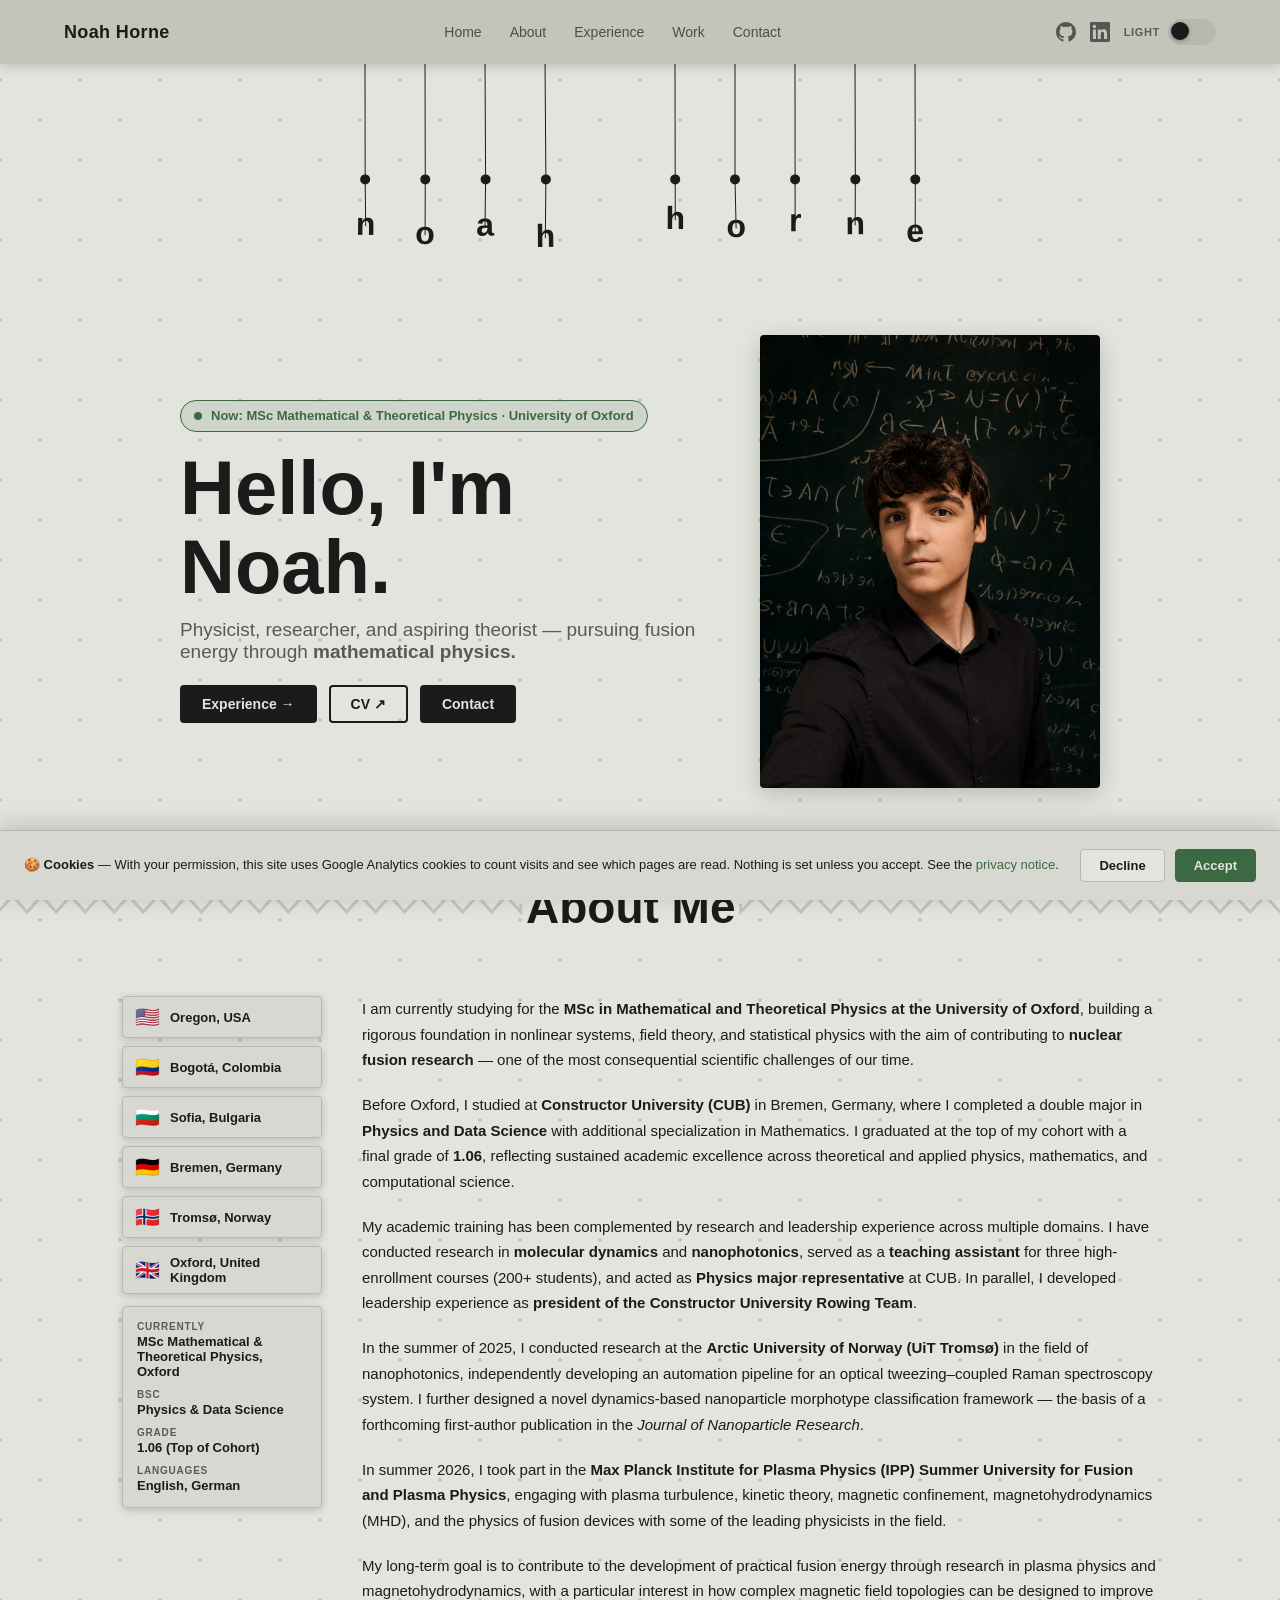
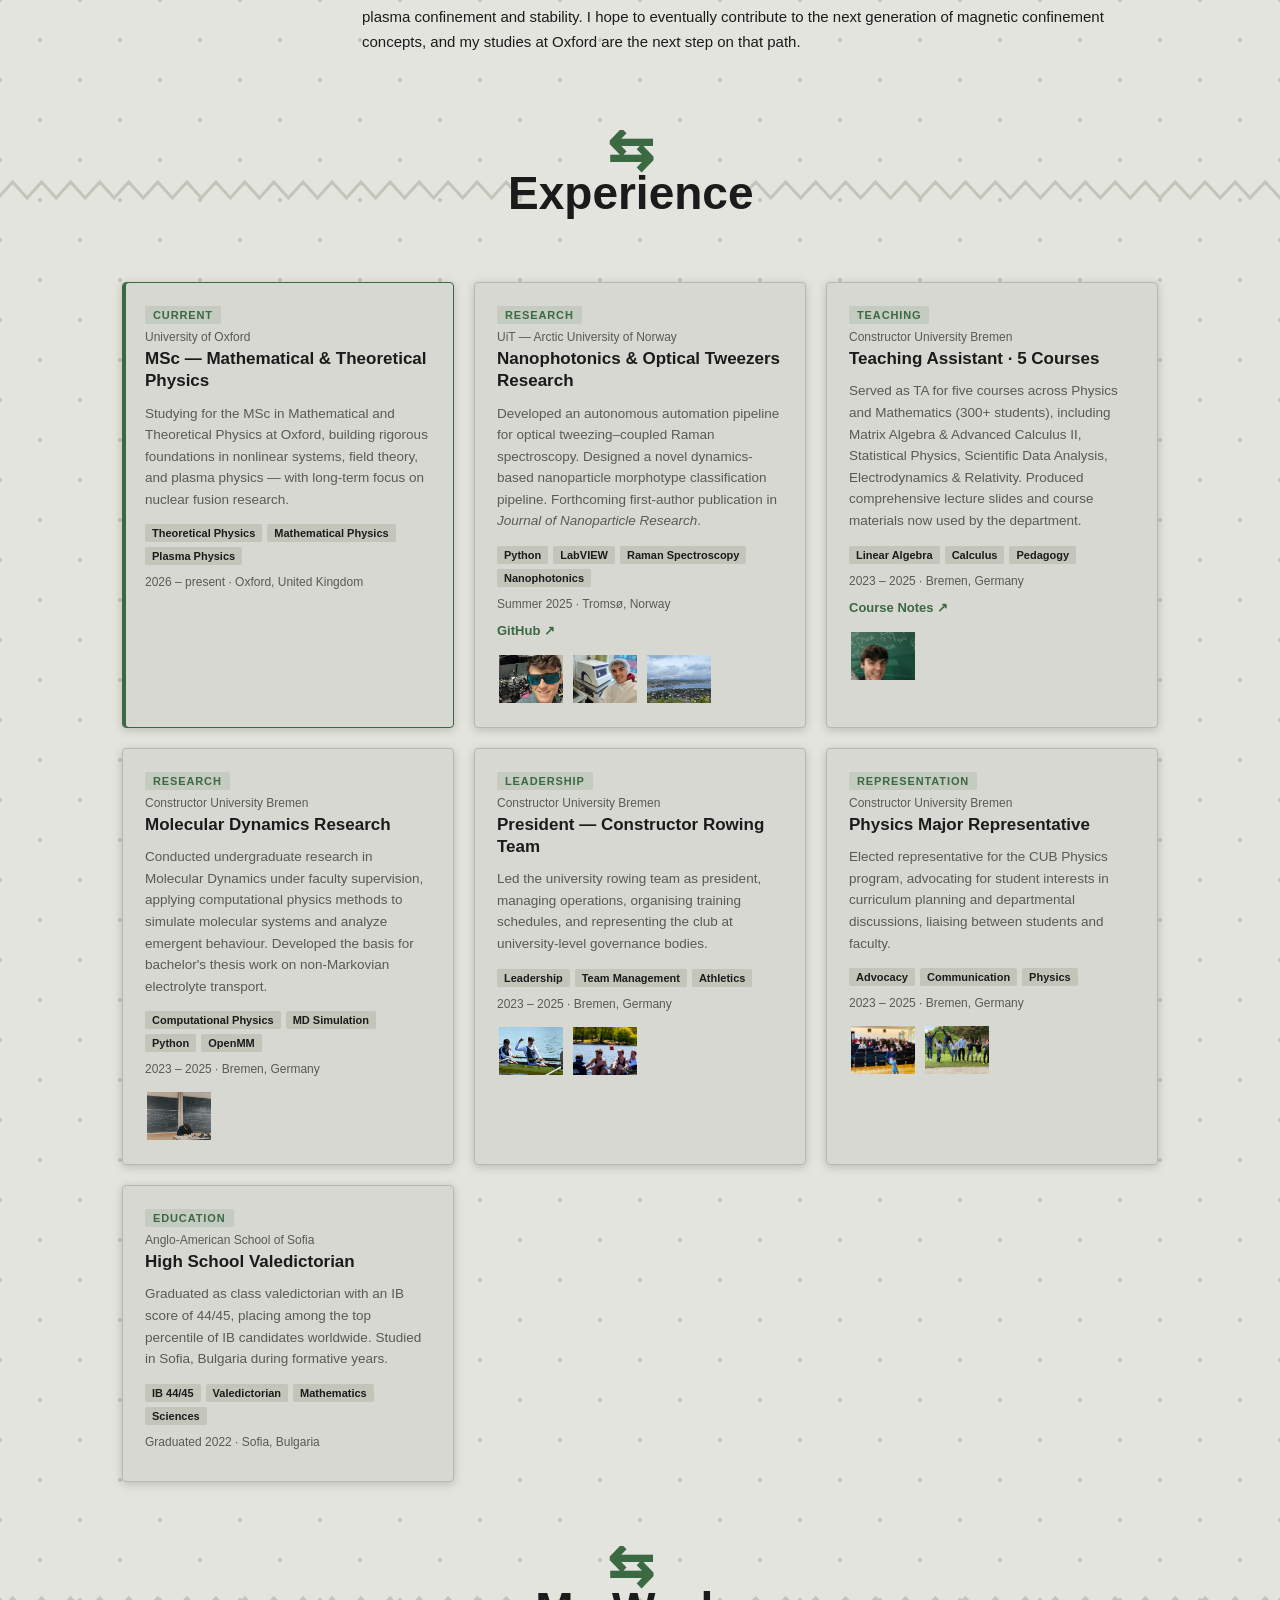
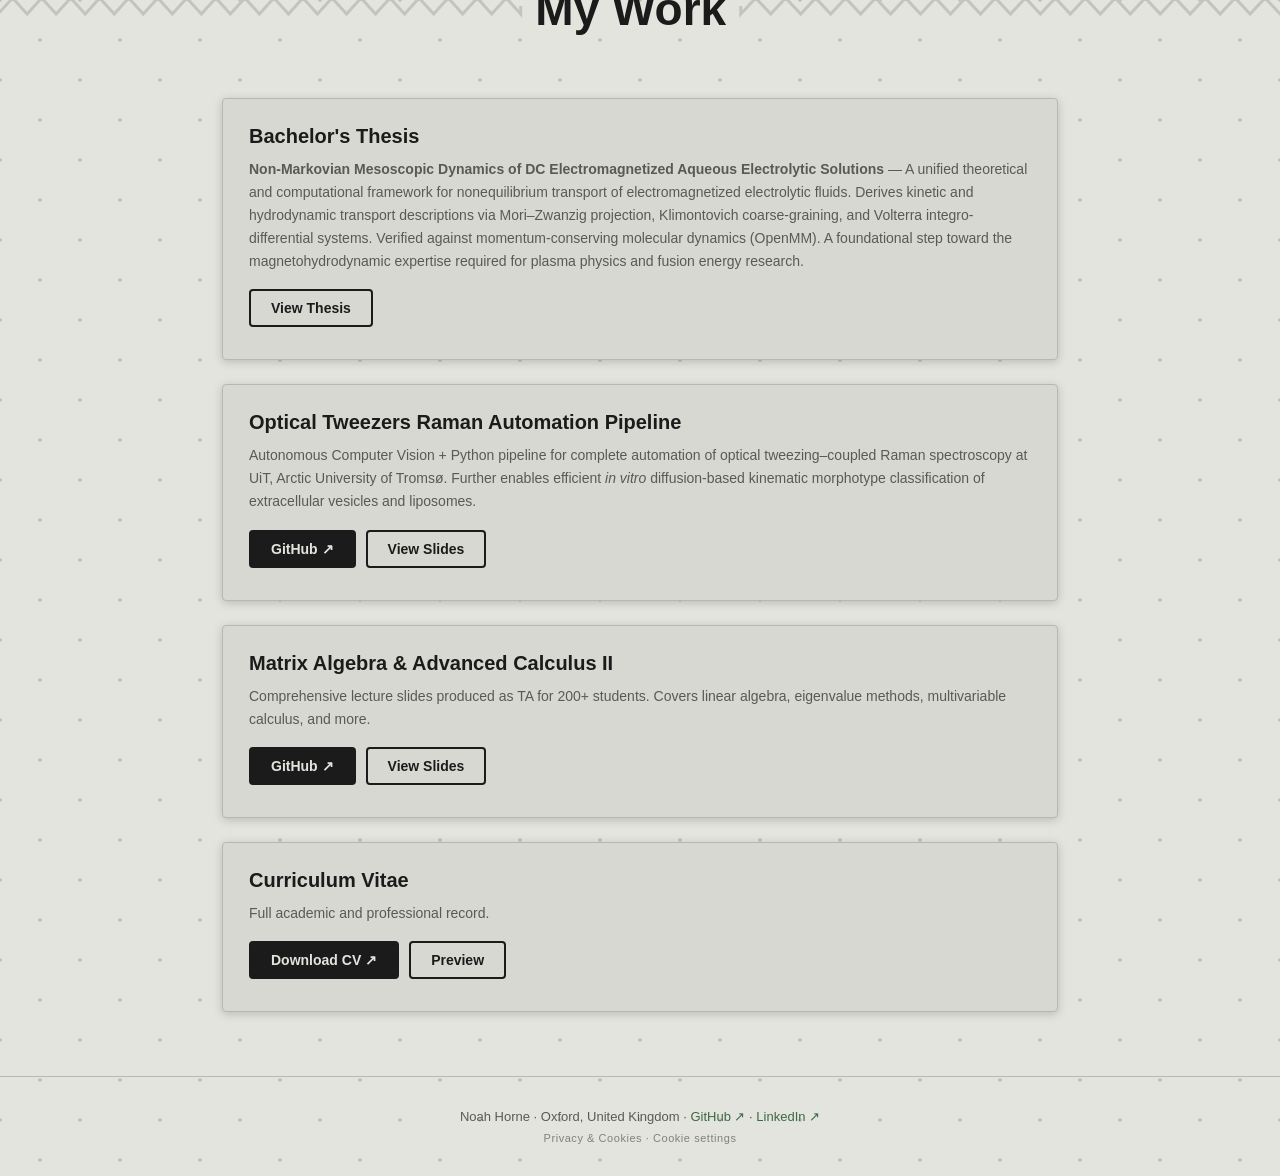
==== commit 92cc0d9d: "Update CV links to new PDF file" ====
--- a/index.html
+++ b/index.html
@@ -70,7 +70,7 @@
         <p>Physicist, researcher, and aspiring theorist — pursuing fusion energy through <b>mathematical physics.</b></p>
         <div class="intro-links">
           <a href="#experience" class="pill-btn">Experience →</a>
-          <a href="/assets/PDFs/NoahHorneCV.pdf" target="_blank" class="pill-btn pill-outline">CV ↗</a>
+          <a href="/assets/PDFs/CV.pdf" target="_blank" class="pill-btn pill-outline">CV ↗</a>
           <a href="contact.html" class="pill-btn-2">Contact</a>
         </div>
       </div>
@@ -267,11 +267,11 @@
         <h2>Curriculum Vitae</h2>
         <p>Full academic and professional record.</p>
         <div class="work-actions">
-          <a href="/assets/PDFs/NoahHorneCV.pdf" target="_blank" class="pill-btn">Download CV ↗</a>
+          <a href="/assets/PDFs/CV.pdf" target="_blank" class="pill-btn">Download CV ↗</a>
           <button class="pill-btn pill-outline toggle-iframe" data-target="iframe-cv">Preview</button>
         </div>
         <div class="iframe-wrap" id="iframe-cv" style="display:none">
-          <iframe src="/assets/PDFs/NoahHorneCV.pdf" frameborder="0"></iframe>
+          <iframe src="/assets/PDFs/CV.pdf" frameborder="0"></iframe>
         </div>
       </div>
 
